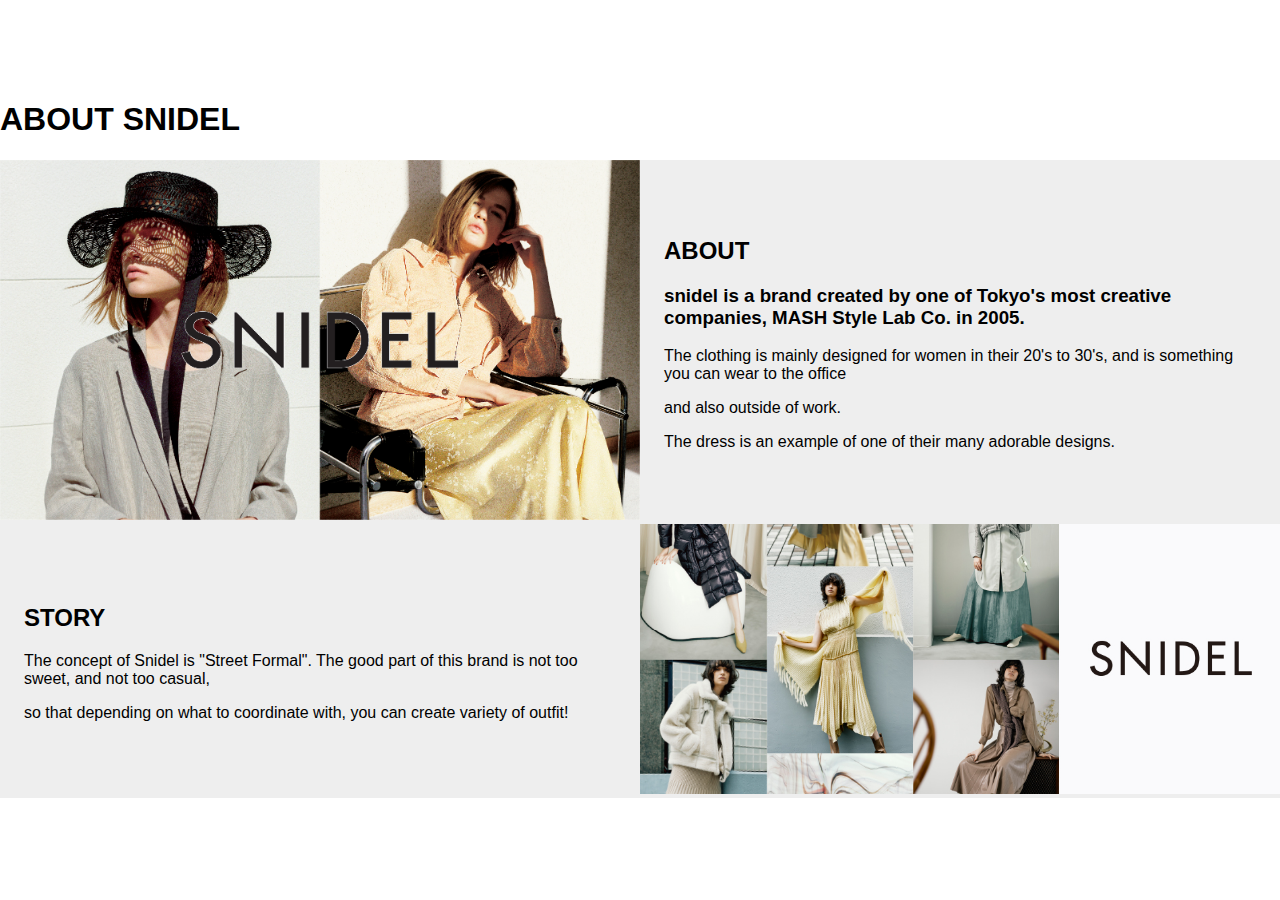
==== about.html @ 1632cabd "Image file and creating ABOUT and LOOKBOOK html page" ====
<!DOCTYPE html>
<html>
<head>
<meta name="viewport" content="width=device-width, initial-scale=1">
<link rel="stylesheet" href="https://cdnjs.cloudflare.com/ajax/libs/font-awesome/4.7.0/css/font-awesome.min.css">
<style>
body {
  margin: 0;
  font-family: Arial, Helvetica, sans-serif;
}

.grid-col-1of2 {
	width: 50%;
}
.white-space {
width: 100%;
height: 5rem;
}

.half-col-flexbox {
	background-color: #eee;

  	display: flex;
  	flex-direction: row;
  	align-items: center;
  	flex-wrap: wrap;
}

.half-col-flexbox::after {
	content: "";
	clear: both;
	display: block;
}
.half-col-flexbox .grid-col-1of2 .half-col-img {
      width: 100%;
      height: 50%;
      margin: 0;
}
.half-col-flexbox .half-col-img img {
    width: 100%;
    height: 50%;
    object-fit: cover;
    object-position: 50% 50%;
}

@media screen and (max-width: 55rem) {

	.half-col-flexbox .grid-col-1of2 {
        display: block;
        width: 100%;
        margin: 0 0 2rem 0rem;
	}

	.half-col-flexbox {
		display: block;
	}

	.half-col-flexbox .box-1 {
		order: 0;
	}
}

.need-white-space {
  padding: 2rem 0;
}

.block-content {
  padding: 0 1.5rem;
}

}
</style>
</head>
<body>

  <div class="white-space"></div>

  <section class="title-section-about">

    <div class="grid-col-12of12">


        <h1>ABOUT SNIDEL</h1>

    </div>
  </section>

  <section class="half-col-flexbox">

			<div class="grid-col-1of2 flex-box">
				<figure class="half-col-img">
						<img src="img/snidelCover2.jpg" alt="snidelCover">
				</figure>
			</div>

			<div class="grid-col-1of2 flex-box">
				<div class="block-content need-white-space">

					<h2>ABOUT</h2>
					<h3> snidel  is a brand created by one of Tokyo's most creative companies, MASH Style Lab Co. in 2005.</h3>
					<p>
            The clothing is mainly designed for women in their 20's to 30's, and is something you can wear to the office
            <p>
              and also outside of work.
              </p>


					<p>
						 The dress is an example of one of their many adorable designs.
					</p>


				</div>
			</div>

		</section>

    <section class="half-col-flexbox">



  <div class="grid-col-1of2 flex-box box-2">

    <div class="block-content need-white-space">
      <h2>STORY</h2>


      <p>The concept of Snidel is "Street Formal". The good part of this brand is not too sweet, and not too casual, </p>
      <p>so that depending on what to coordinate with, you can create variety of outfit!</p>
    </div>
  </div>
  <div class="grid-col-1of2 flex-box box-1">
    <figure class="half-col-img">
      <img src="img/snidel.jpg" alt="snidelCover">
    </figure>
  </div>
</section>




</body>
</html>
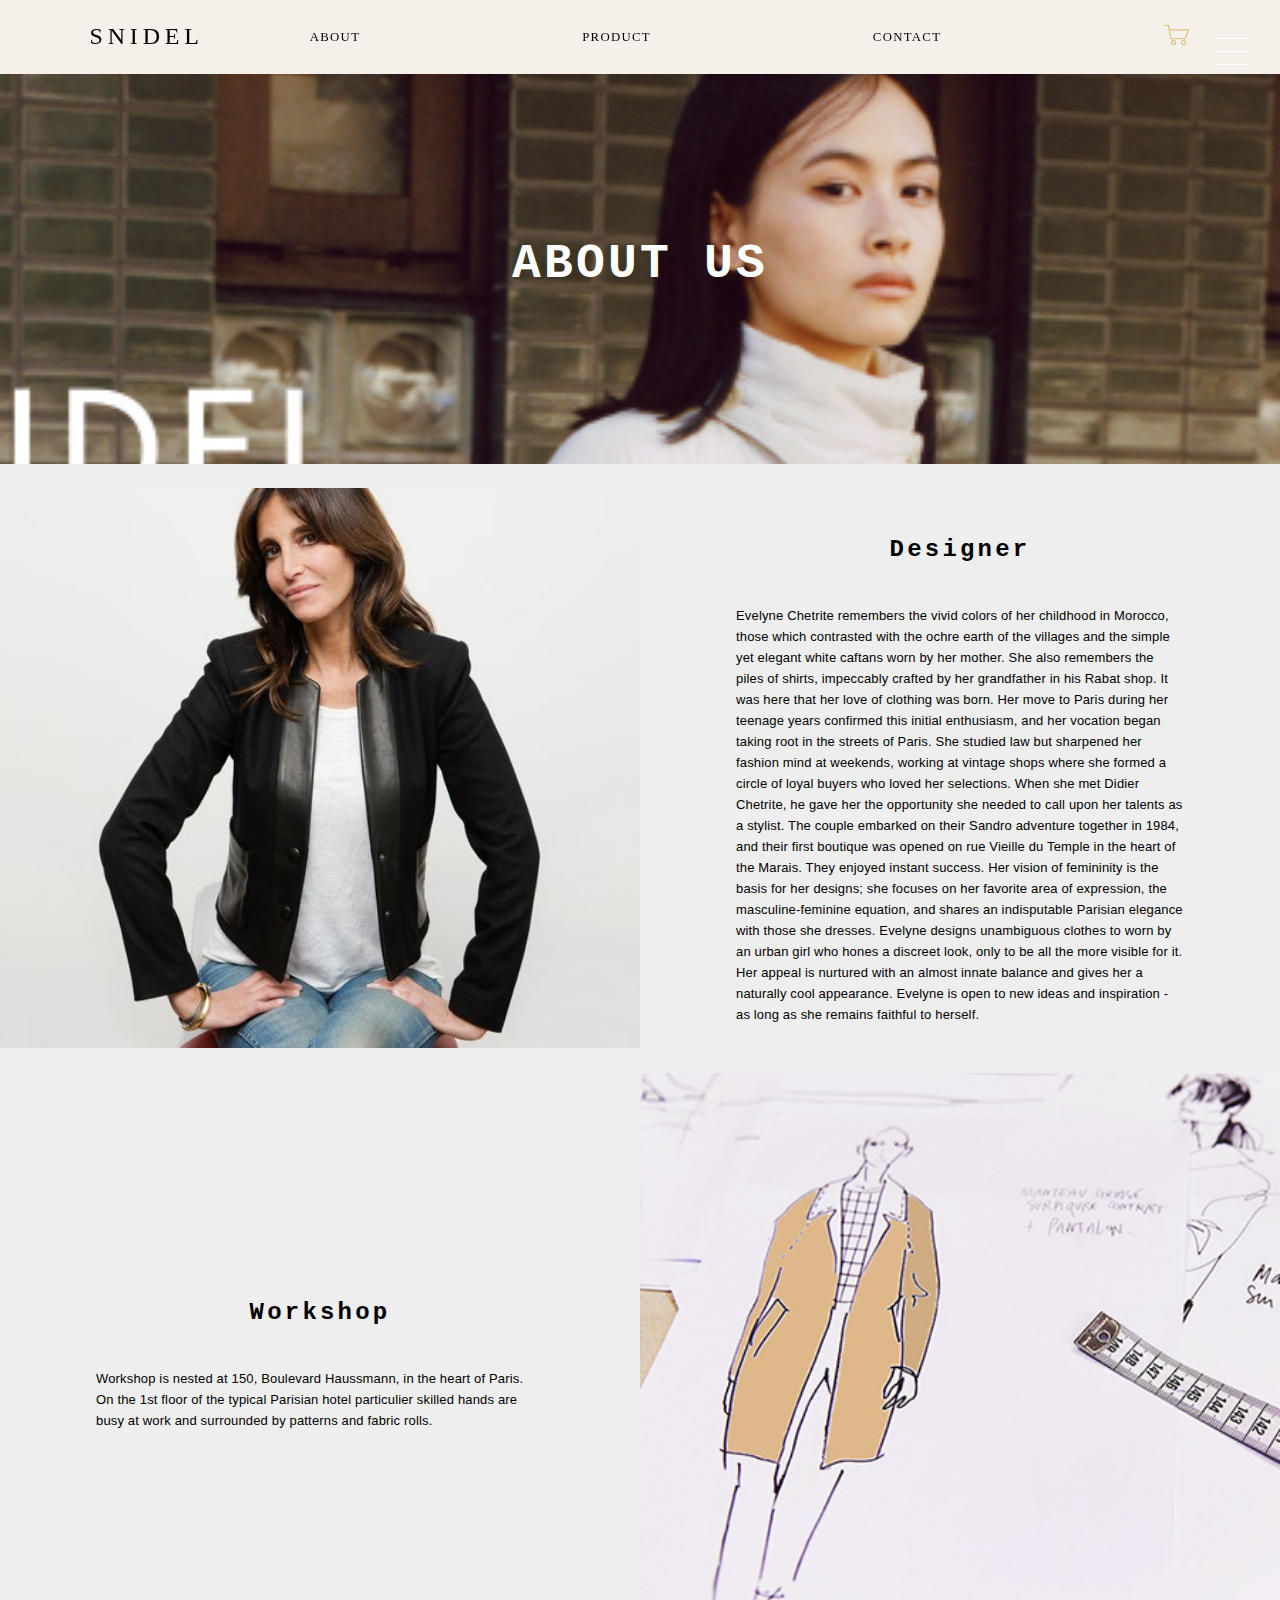
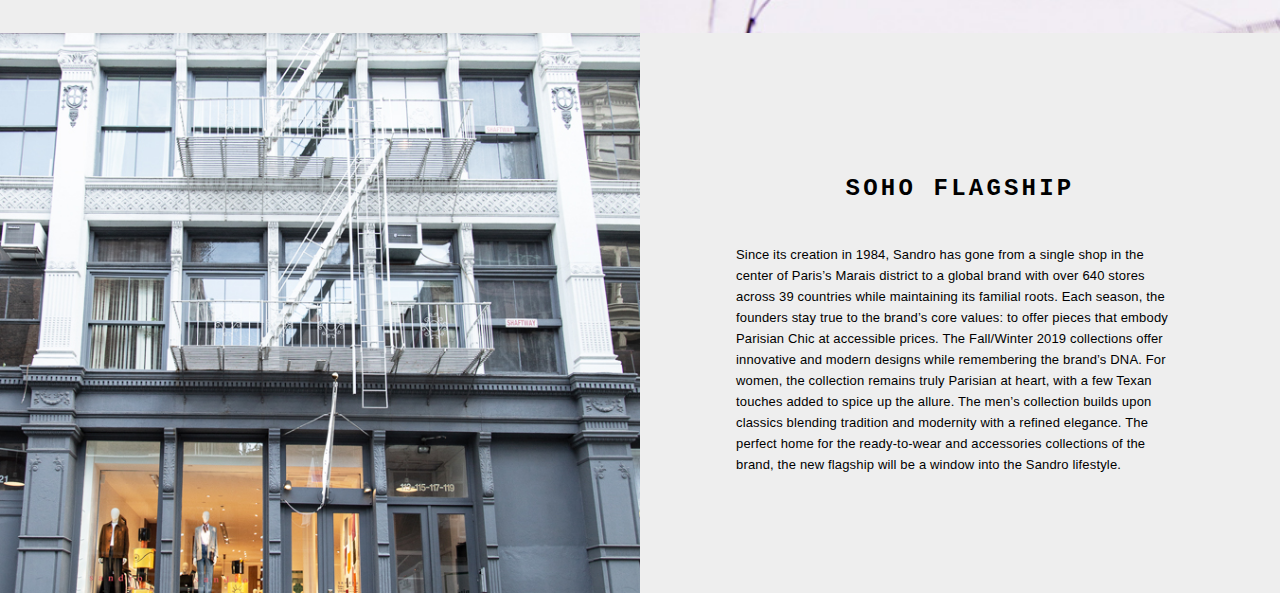
==== commit e37d66d4: "change style" ====
--- a/about.html
+++ b/about.html
@@ -1,143 +1,125 @@
-<!DOCTYPE html>
-<html>
-<head>
-<meta name="viewport" content="width=device-width, initial-scale=1">
-<link rel="stylesheet" href="https://cdnjs.cloudflare.com/ajax/libs/font-awesome/4.7.0/css/font-awesome.min.css">
-<style>
-body {
-  margin: 0;
-  font-family: Arial, Helvetica, sans-serif;
-}
-
-.grid-col-1of2 {
-	width: 50%;
-}
-.white-space {
-width: 100%;
-height: 5rem;
-}
-
-.half-col-flexbox {
-	background-color: #eee;
-
-  	display: flex;
-  	flex-direction: row;
-  	align-items: center;
-  	flex-wrap: wrap;
-}
-
-.half-col-flexbox::after {
-	content: "";
-	clear: both;
-	display: block;
-}
-.half-col-flexbox .grid-col-1of2 .half-col-img {
-      width: 100%;
-      height: 50%;
-      margin: 0;
-}
-.half-col-flexbox .half-col-img img {
-    width: 100%;
-    height: 50%;
-    object-fit: cover;
-    object-position: 50% 50%;
-}
-
-@media screen and (max-width: 55rem) {
-
-	.half-col-flexbox .grid-col-1of2 {
-        display: block;
-        width: 100%;
-        margin: 0 0 2rem 0rem;
-	}
-
-	.half-col-flexbox {
-		display: block;
-	}
-
-	.half-col-flexbox .box-1 {
-		order: 0;
-	}
-}
-
-.need-white-space {
-  padding: 2rem 0;
-}
-
-.block-content {
-  padding: 0 1.5rem;
-}
-
-}
-</style>
-</head>
-<body>
-
-  <div class="white-space"></div>
-
-  <section class="title-section-about">
-
-    <div class="grid-col-12of12">
-
-
-        <h1>ABOUT SNIDEL</h1>
-
-    </div>
-  </section>
-
-  <section class="half-col-flexbox">
-
-			<div class="grid-col-1of2 flex-box">
-				<figure class="half-col-img">
-						<img src="img/snidelCover2.jpg" alt="snidelCover">
-				</figure>
-			</div>
-
-			<div class="grid-col-1of2 flex-box">
-				<div class="block-content need-white-space">
-
-					<h2>ABOUT</h2>
-					<h3> snidel  is a brand created by one of Tokyo's most creative companies, MASH Style Lab Co. in 2005.</h3>
-					<p>
-            The clothing is mainly designed for women in their 20's to 30's, and is something you can wear to the office
-            <p>
-              and also outside of work.
-              </p>
-
-
-					<p>
-						 The dress is an example of one of their many adorable designs.
-					</p>
-
-
-				</div>
-			</div>
-
-		</section>
-
-    <section class="half-col-flexbox">
-
-
-
-  <div class="grid-col-1of2 flex-box box-2">
-
-    <div class="block-content need-white-space">
-      <h2>STORY</h2>
-
-
-      <p>The concept of Snidel is "Street Formal". The good part of this brand is not too sweet, and not too casual, </p>
-      <p>so that depending on what to coordinate with, you can create variety of outfit!</p>
-    </div>
-  </div>
-  <div class="grid-col-1of2 flex-box box-1">
-    <figure class="half-col-img">
-      <img src="img/snidel.jpg" alt="snidelCover">
-    </figure>
-  </div>
-</section>
-
-
-
-
-</body>
-</html>
+<!doctype html>
+<html lang="en">
+
+	<head>
+		<title>P02: Company</title>
+		<meta charset="utf-8">
+		<meta name="viewport" content="width=device-width, initial-scale=1.0">
+
+		<link rel="stylesheet" href="css/normalize.css">
+		<link rel="stylesheet" href="css/main.css">
+		<link rel="stylesheet" href="css/grids.css">
+		<link rel="stylesheet" href="css/nav.css">
+		<link rel="stylesheet" href="css/fonts.css">
+		<link rel="stylesheet" href="css/pages.css">
+	</head>
+
+	<body>
+		<!--Navigation Bar-->
+		<header>
+			<nav class="navBar">
+				<nav class="wrapper">
+
+					<div class="logo">
+						<a href="index.html" class="nav-logo">SNIDEL</a>
+					</div>
+
+		         	<input type="checkbox" id="css-toggle" name="css-toggle-list">
+
+							<ul>
+									<li><a href="about.html">ABOUT</a></li>
+
+									<li><a href="product.html">PRODUCT</a></li>
+									<li><a href="contact.html">CONTACT</a></li>
+
+									<li><a href="cart.html"><span class="cart_icon"></span>&#8203;</a></li>
+						 </ul>
+
+		         	<label for="css-toggle" id="css-toggle-list">&#8203;
+		         		<span class="container" onclick="myFunction(this)">
+						 	<span class="bar1"></span>
+						  	<span class="bar2"></span>
+						  	<span class="bar3"></span>
+						</span>
+		         	</label>
+		        </nav>
+		   </nav>
+		</header>
+
+		<div class="white-space"></div>
+
+		<section class="title-section-about">
+
+			<div class="grid-col-12of12">
+
+				<div class="home-block">
+					<h1>ABOUT US</h1>
+				</div>
+			</div>
+		</section>
+
+		<!-- Our Story Section-->
+		<section class="half-col-flexbox">
+
+			<div class="grid-col-1of2 flex-box">
+				<figure class="half-col-img">
+						<img src="pic/designer.jpg" alt="designer">
+				</figure>
+			</div>
+
+			<div class="grid-col-1of2 flex-box">
+				<div class="block-content need-white-space">
+
+					<h2>Designer</h2>
+
+					<p>
+						Evelyne Chetrite remembers the vivid colors of her childhood in Morocco, those which contrasted with the ochre earth of the villages and the simple yet elegant white caftans worn by her mother. She also remembers the piles of shirts, impeccably crafted by her grandfather in his Rabat shop. It was here that her love of clothing was born. Her move to Paris during her teenage years confirmed this initial enthusiasm, and her vocation began taking root in the streets of Paris.
+	She studied law but sharpened her fashion mind at weekends, working at vintage shops where she formed a circle of loyal buyers who loved her selections. When she met Didier Chetrite, he gave her the opportunity she needed to call upon her talents as a stylist. The couple embarked on their Sandro adventure together in 1984, and their first boutique was opened on rue Vieille du Temple in the heart of the Marais. They enjoyed instant success.
+	Her vision of femininity is the basis for her designs; she focuses on her favorite area of expression, the masculine-feminine equation, and shares an indisputable Parisian elegance with those she dresses. Evelyne designs unambiguous clothes to worn by an urban girl who hones a discreet look, only to be all the more visible for it. Her appeal is nurtured with an almost innate balance and gives her a naturally cool appearance. Evelyne is open to new ideas and inspiration - as long as she remains faithful to herself.
+					</p>
+
+
+				</div>
+			</div>
+		</section>
+
+		<!-- Chef Section-->
+		<section class="half-col-flexbox">
+
+			<div class="grid-col-1of2 flex-box box-1">
+				<figure class="half-col-img">
+					<img src="pic/workshop.jpg" alt="workshop" >
+				</figure>
+			</div>
+
+			<div class="grid-col-1of2 flex-box box-2">
+
+				<div class="block-content need-white-space">
+					<h2>Workshop</h2>
+					<p>Workshop is nested at 150, Boulevard Haussmann, in the heart of Paris. On the 1st floor of the typical Parisian hotel particulier skilled hands are busy at work and surrounded by patterns and fabric rolls.</p>
+				</div>
+			</div>
+		</section>
+
+		<!-- Community Section-->
+		<section class="half-col-flexbox">
+
+			<div class="grid-col-1of2 flex-box">
+				<figure class="half-col-img">
+					<img src="pic/soho.jpg" alt="soho">
+				</figure>
+			</div>
+
+			<div class="grid-col-1of2 flex-box">
+				<div class="block-content need-white-space">
+					<h2>SOHO FLAGSHIP</h2>
+
+					<p>Since its creation in 1984, Sandro has gone from a single shop in the center of Paris’s Marais district to a global brand with over 640 stores across 39 countries while maintaining its familial roots. Each season, the founders stay true to the brand’s core values: to offer pieces that embody Parisian Chic at accessible prices. The Fall/Winter 2019 collections offer innovative and modern designs while remembering the brand’s DNA. For women, the collection remains truly Parisian at heart, with a few Texan touches added to spice up the allure. The men’s collection builds upon classics blending tradition and modernity with a refined elegance. The perfect home for the ready-to-wear and accessories collections of the brand, the new flagship will be a window into the Sandro lifestyle.</p>
+				</div>
+			</div>
+		</section>
+
+
+	
+	</body>
+</html>
--- a/css/main.css
+++ b/css/main.css
@@ -0,0 +1,268 @@
+/* Body */
+header, nav {
+  font-family:"Lucida Sans Unicode";
+  font-size: 0.8rem;
+  letter-spacing: 0.08rem;
+}
+
+body {
+  background-color:#f8f2e9;
+  font-family:"Lucida Sans Unicode";
+  font-size: 13px;
+  line-height: 21px;
+  margin: 0;
+  letter-spacing: 0.01rem;
+}
+
+p {
+  text-align: left;
+  font-size: 13px;
+}
+
+h1 {
+  font-family:monospace;
+    margin: 1rem 0 3rem 0;
+    font-size: 3rem;
+    letter-spacing: 0.2rem;
+    text-align: center;
+}
+
+h2 {
+  font-family:monospace;
+  margin: 1.5rem 0 2.5rem 0;
+  font-size: 1.5rem;
+  letter-spacing: 0.2rem;
+  line-height: 1.8rem;
+  text-align: center;
+}
+
+h3, h4,  {
+  font-family:monospace;
+  letter-spacing: 0.05rem;
+}
+
+h3 {
+  font-size: 1.4rem;
+  line-height: 1.8rem;
+}
+
+h4 {
+  font-size: 1.3rem;
+  line-height: 1.6rem;
+}
+
+
+
+.emphasis {
+  font-family: "Lucida Sans Unicode";
+}
+
+section {
+  padding: 0;
+}
+
+section::after {
+  content: "";
+  display: block;
+  clear: both;
+}
+
+.need-white-space {
+  padding: 3rem 6rem;
+}
+
+.cart_section .need-white-space {
+  padding: 3rem 4.5rem;
+}
+
+.checkout_section .need-white-space {
+  padding: 3rem 2.5rem;
+}
+
+.white-space {
+  width: 100%;
+  height: 4.6rem;
+}
+
+figure {
+    margin: 0;
+}
+
+figure::after {
+  content: "";
+  display: block;
+  clear: both;
+}
+
+img {
+  width: 100%;
+  height: auto;
+}
+
+.row-1of4 {
+  margin: 1rem;
+
+}
+
+.row-1of3 {
+  margin: 1rem 2rem ;
+}
+
+/* Header */
+
+::-webkit-scrollbar {
+  display: none;
+}
+
+/* Single Product Page */
+.single-product, .single-product h1 {
+  text-align: left;
+  padding: 0;
+  margin: 0;
+}
+
+.single-product {
+  margin-left: 4rem;
+}
+
+/*food selection*/
+.quantity {
+  display: block;
+  float: left;
+  width: 100%;
+}
+
+.quantity p, .quantity select {
+  display: inline;
+  margin-right: 1rem;
+}
+
+.food_quan {
+    border: 1px solid rgb(0, 0, 0);
+    width: 29%;
+    padding: 0.5rem 1rem;
+    margin-bottom: 1rem;
+}
+
+.food_num {
+    background: transparent;
+    border: 0;
+    border-radius: 0;
+    height: auto;
+}
+
+/*  Styling */
+footer {
+
+  width: 100%;
+}
+
+.footer_section {
+  background-color:#8f8681;
+  height: 3.5rem;
+  width: 100%;
+}
+
+.footer-source a {
+  text-decoration: none;
+  color: #c6aa9d;
+
+  -webkit-transition: all 0.5s ease;
+  transition: all 0.5s ease;
+}
+
+.footer-source a:hover, .footer-source a:focus, .footer-source a:active {
+  color: white;
+
+  -webkit-transition: all 0.5s ease;
+  transition: all 0.5s ease;
+}
+
+/*.footer-source a:visited{
+  color: #ffffff;;
+}*/
+
+#copyright p {
+  font-family: 'BrandonTextLight', Verdana, sans-serif;
+  font-size: 0.73rem;
+  display: inline;
+  float: left;
+  text-align: left;
+  padding: 0.5rem 0.5rem 0 0.5rem;
+  color: #fff;
+}
+
+#social-media-icons img {
+  width: 3rem;
+  text-align: left;
+  float: left;
+  display: inline;
+  padding: 0.5rem;
+  margin-left: 2rem;
+}
+
+/* In-Text Links Styling */
+a {
+  text-decoration: none;
+  color: black;
+
+  -webkit-transition: all 0.5s ease;
+  transition: all 0.5s ease;
+}
+
+a:hover, a:focus, a:active {
+  background:white;
+  background-color:#c6aa9d;
+
+  -webkit-transition: all 0.5s ease;
+  transition: all 0.5s ease;
+}
+
+/* Sub Navigation Styling */
+.sub-nav a, .checkout-nav a{
+  color: #000;
+}
+
+.sub-nav {
+  text-align: center;
+  padding-top: 4rem;
+  padding-bottom: 1rem;
+}
+
+.checkout-nav {
+  text-align: center;
+  padding: 4rem 0 1rem 0;
+}
+
+.sub-nav a, .sub-nav p, .checkout-nav a, .checkout-nav p {
+  display: inline;
+  padding: 0 0.5rem;
+  margin: 0;
+}
+
+/* Button Styling */
+.button {
+  font-size: 0.75rem;
+  letter-spacing: 0.05rem;
+  text-decoration: none;
+  border-color:#dcd2c8;
+  border-style: solid;
+  color: black;
+  border-width: 0.1rem;
+  text-transform: uppercase;
+
+  -webkit-transition: all 0.5s ease;
+  transition: all 0.5s ease;
+
+  padding: 0.8em 5em 0.8em 5em ;
+
+  border-radius: 0.3rem;
+  display: inline-block;
+}
+
+.home-block .button:hover, .home-block .button:focus,
+.button:hover, .button:focus {
+  background-color: #c6aa9d;
+  border-color: #c6aa9d;
+  color: rgb(255, 255, 255);
+}
--- a/css/grids.css
+++ b/css/grids.css
@@ -0,0 +1,299 @@
+/*Grids file*/
+
+*, *::after, *::before {
+	-webkit-box-sizing: border-box;
+	-moz-box-sizing: border-box;
+	box-sizing: border-box;
+}
+
+[class^='grid-col-'] {
+	float: left;
+	text-align: center; /* center the content in this block by default */
+	width: 100%;  /* defining the default to be mobile first */
+}
+
+[class^='grid-col-']::after {
+	content: "";
+	display: block;
+	clear: both;
+}
+
+.grid-col-1of3 {
+	width: 33.33%;
+}
+
+.grid-col-1of4 {
+	width: 25%;
+}
+
+.grid-col-1of2 {
+	width: 50%;
+}
+
+/******** MEDIA QUERIES *********/
+
+@media screen and (min-width:75rem) {
+
+	.grid-col-1of4 .listing-block .overlay {
+		-webkit-transition: -webkit-transform 0.35s;
+		transition: transform 0.35s;
+		-webkit-transform: translate3d(0,100%,0);
+		transform: translate3d(0,100%,0);
+		visibility: hidden;
+	}
+
+	.grid-col-1of4 .listing-block .listing-responsive {
+	    display: block;
+	    position: relative;
+		-webkit-transition: -webkit-transform 0.35s;
+		transition: transform 0.35s;
+	}
+
+	.grid-col-1of4 .listing-block:hover .listing-responsive {
+	    -webkit-transform: translate3d(0,-10%,0);
+		transform: translate3d(0,-10%,0);
+	}
+
+	.listing-block .order-now {
+		-webkit-transition: -webkit-transform 0.35s;
+		transition: transform 0.35s;
+		-webkit-transform: translate3d(0,200%,0);
+		transform: translate3d(0,200%,0);
+		visibility: visible;
+	}
+
+	.grid-col-1of4 .listing-block:hover .overlay,
+	.grid-col-1of4 .listing-block:hover .order-now {
+		-webkit-transform: translate3d(0,0,0);
+		transform: translate3d(0,0,0);
+
+		-webkit-transition: all 0.5s ease;
+		transition: all 0.5s ease;
+	}
+
+	.grid-col-1of4 .listing-block:hover .order-now {
+		-webkit-transition-delay: 0.05s;
+		transition-delay: 0.05s;
+	}
+
+	.grid-col-1of4 .listing-block:hover .overlay:hover,
+	.grid-col-1of4 .listing-block:hover .order-now:hover {
+		background-color: rgb(227, 212, 171);
+	}
+}
+
+/* Tablet */
+@media screen and (max-width: 75rem) {
+
+    .grid-col-1of4 {
+		width: 50%;
+	    display: block;
+	}
+
+	.half-col-section .grid-col-1of2,
+	.cart-content .grid-col-1of2 {
+        display: block;
+        width: 100%;
+        margin: 0 0 2rem 0rem;
+    }
+
+    .cart-content .confirm_section .grid-col-1of2 {
+        width: 50%;
+
+    }
+
+    .grid-col-1of3 {
+		width: 100%;
+
+	}
+
+    .need-white-space {
+  		padding: 2rem 3rem;
+	}
+
+	.row-1of4 {
+		padding-bottom: 0;
+	}
+
+	.service-block img{
+		width: 10%;
+	}
+
+	.single-product {
+  		margin-left: 0rem;
+  	}
+
+  	.food_quan {
+    	width: 18%;
+	}
+
+	/*menu page*/
+	.half-col-section [id^='content'] .grid-col-1of2 {
+		margin: 0;
+	}
+
+	.half-col-section [id^='content'] .dish-title {
+		width: 90%;
+	}
+
+	.half-col-section [id^='content'] .price {
+		text-align: right;
+		width: 10%;
+	}
+
+	.half-col-section [id^='content'] .left {
+		border-right: none;
+		padding-right: 0;
+	}
+
+	.half-col-section [id^='content'] .right {
+		padding-left: 0;
+	}
+
+	/*footer*/
+	.footer_section .grid-col-1of2 {
+		width: 100%;
+	}
+
+	#social-media-icons img {
+		float: none;
+	}
+
+	#copyright p {
+
+     float: none;
+     text-align: center;
+	}
+
+	.footer-source{
+		padding-top:0.5rem;
+		padding-bottom: 1rem;
+	}
+
+	#copyright .footer-source .bar-hidden,
+	.cart-content .bar-hidden {
+		display: none;
+	}
+}
+
+
+@media screen and (max-width: 55rem) {
+
+	.half-col-flexbox .grid-col-1of2 {
+        display: block;
+        width: 100%;
+        margin: 0 0 2rem 0rem;
+	}
+
+	.half-col-flexbox {
+		display: block;
+	}
+
+	.half-col-flexbox .box-1 {
+		order: 0;
+	}
+}
+
+/* Mobile */
+@media screen and (max-width: 40rem) {
+
+	.row-1of3 {
+ 	 margin: 1rem 1.5rem;
+	}
+
+    .grid-col-1of4 {
+        display: block;
+        width: 100%;
+/*        margin: 0 0 2rem 0;*/
+    }
+
+    .need-white-space {
+    	padding: 2rem 0;
+    }
+
+  	.row-1of4 {
+		padding: 0;
+		margin: 0;
+	}
+
+	.block-content {
+		padding: 0 1.5rem;
+	}
+
+	.contact-section .block-content {
+		padding: 0 0rem;
+	}
+
+	.sub-nav, .checkout-nav .sub-nav {
+	  padding: 3rem 1.5rem 1rem 1.5rem;
+	}
+
+	.menu-sub {
+		padding: 3rem 0rem 1rem 0rem;
+	}
+
+	.single-product {
+  		margin: 0 0.5rem;
+	}
+
+	.food_quan {
+    	width: 40%;
+	}
+
+	.checkout-button .grid-col-checkout-6of12 {
+		padding: 0;
+	}
+
+	.half-col-flexbox .grid-col-1of2 .half-col-img {
+		/*display: flex;
+    	justify-content: center;
+    	align-items: center;
+        display: block;*/
+        width: 100%;
+        height: 50%;
+        margin: 0;
+	}
+
+	.half-col-flexbox .half-col-img img {
+		width: 100%;
+	    height: 50%;
+	    object-fit: cover;
+	    object-position: 50% 50%;
+	}
+
+	.grid-col-1of4 .listing-block {
+		margin-bottom: 2rem;
+	}
+	/*menu page*/
+	.half-col-section {
+		padding: 2rem 1.5rem;
+	}
+
+	.half-col-section figure {
+		padding: 0;
+	}
+	.half-col-section [id^='content'] .grid-col-1of2 {
+		margin: 0;
+	}
+
+	.half-col-section [id^='content'] .dish-title {
+		width: 80%;
+	}
+
+	.half-col-section [id^='content'] .price {
+		text-align: left;
+		padding-top: 0;
+		width: 20%;
+		padding-left: 1.5rem;
+	}
+
+	.half-col-section [id^='content'] .left {
+		border-right: none;
+		padding-right: 0;
+	}
+
+	.half-col-section [id^='content'] .right {
+		padding-left: 0;
+	}
+
+}
--- a/css/nav.css
+++ b/css/nav.css
@@ -0,0 +1,250 @@
+body {
+    margin: 0;
+    font-family: 'Lato', sans-serif;
+}
+
+/***************** NAVIGATION ********************/
+.navBar {
+	background-color:#f5f1ea;
+	position: fixed;
+	min-width: 100%;
+	top: 0;
+	z-index: 1;
+}
+
+.nav-logo {
+	display: inline-block;
+  	padding-top: 1.5rem;
+  	padding-bottom: 1.5rem;
+  	font-size: 1.5rem;
+  	letter-spacing: 0.3rem;
+    -webkit-transition: all 0.5s ease;
+  	transition: all 0.5s ease;
+}
+
+.wrapper {
+	margin: 0 auto;
+	max-width: 90%;
+	padding: 0 2%;
+	align-items: center;
+	display: flex;
+	justify-content: space-between;
+}
+
+.cart_icon {
+	content: url('../pic/cart-h.png');
+	width: 1.7rem;
+	vertical-align: middle;
+	margin-bottom: 0.5rem;
+}
+
+.cart_icon:hover {
+	content: url('../pic/cart.png');
+
+	transition: all 0.5s ease;
+	-webkit-transition: all 0.5s ease;
+
+	/*citation:http://stackoverflow.com/questions/4717117/css-image-link-change-on-hover*/
+}
+
+
+nav ul {
+	width: 80%;
+	display: flex;
+	flex-wrap: wrap;
+	max-width: 70%;
+	list-style-type: none;
+	padding: 0;
+	justify-content: space-between;
+}
+
+nav li:last-child {
+	border-bottom: none;
+}
+
+nav a {
+	text-decoration: none;
+	color: black;
+	display: block;
+
+	-webkit-transition: color .3s linear;
+	transition: color .3s linear;
+}
+
+nav a:hover {
+  background:black;
+  background-color:#c6aa9d;
+}
+
+nav li {
+	position: relative;
+	line-height: 3rem;
+	color: black;
+	/*text-align: center;*/
+	display: inline-block;
+
+	transition: all 0.5s ease;
+	-webkit-transition: all 0.5s ease;
+}
+
+nav input, nav label {
+	display: none;
+
+}
+
+nav label {
+	position: absolute;
+	top: 0.9rem;
+	right: 2rem;
+}
+
+nav label:hover {
+	cursor:pointer;
+}
+
+label .container {
+    display: inline-block;
+    cursor: pointer;
+    margin-top: 0.5rem;
+}
+
+label .bar1, label .bar2, label .bar3 {
+
+    display: block;
+    width: 2rem;
+    height: 0.8rem;
+    margin: 0 0 0 0.8rem;
+    border-top: 0.1rem solid #fff;
+
+    -webkit-transition: all 0.5s ease;
+  	transition: all 0.5s ease;
+
+/*    width: 1.8rem;
+    height: 1px;
+    background-color: #fff;
+    margin: 0.6rem 0;
+    transition: 0.4s;*/
+}
+
+/* Rotate first bar */
+.change .bar1 {
+    -webkit-transform: rotate(-45deg) translate(-0.1rem, 1rem);
+    transform: rotate(-45deg) translate(-0.1rem, 1rem);
+}
+
+/* Fade out the second bar */
+.change .bar2 {
+    opacity: 0;
+}
+
+/* Rotate last bar */
+.change .bar3 {
+    -webkit-transform: rotate(45deg) translate(-0.5rem, -0.6rem);
+    transform: rotate(45deg) translate(-0.5rem, -0.6rem);
+}
+
+/*************** MEDIA QUERIES *******************/
+@media only screen and (max-width: 90rem) {
+
+    nav ul {
+		max-width: 75%;
+
+		transition: all 0.5s ease;
+		-webkit-transition: all 0.5s ease;
+  	}
+
+  	.white-space {
+		width: 100%;
+  		height: 4rem;
+	}
+}
+
+@media only screen and (max-width: 83rem) {
+
+	nav ul{
+		max-width: 85%;
+
+		transition: all 0.5s ease;
+		-webkit-transition: all 0.5s ease;
+  	}
+}
+
+@media only screen and (max-width: 69rem) {
+
+	.cart_icon {
+		width: 2rem;
+	}
+
+	.resv_icon {
+		width: 1.5rem;
+	}
+
+	nav ul {
+		transition: all 1s ease;
+		visibility: hidden;
+		height: 0;
+		width: 100%;
+		display: block;
+		margin: 0 auto;
+		opacity: 0;
+
+		transition: all 0.5s ease;
+		-webkit-transition: all 0.5s ease;
+  	}
+
+	nav li {
+		flex: none;
+		width: 100%;
+		border-bottom: solid 1px #777;
+		padding: 1.5em 0;
+		text-align: center;
+  	}
+
+	nav li:last-child {
+    	margin-bottom: 4rem;
+  	}
+
+  	nav input[type="checkbox"]:checked + ul {
+	    width: auto;
+	    transition: all 1s ease;
+	    height: 100vh;
+	    visibility: visible;
+	    opacity: 1;
+	    overflow-y: scroll;
+	    -webkit-overflow-scrolling:touch;
+  	}
+
+	nav label {
+  		display: block;
+  	}
+
+	nav input[type="checkbox"]:checked + ul li:nth-child(1) {
+		color: #fff;
+	}
+
+	.wrapper {
+    	display: block;
+  	}
+
+  	::-webkit-scrollbar {
+    	display: none;
+  	}
+}
+
+@media only screen and (max-width: 69rem) and (max-height: 40rem) {
+
+	nav li {
+		padding: 1em 0;
+  	}
+}
+
+@media only screen and (max-width: 40rem){
+
+
+}
+
+/*@media only screen and (max-width: 40rem) and (max-height: 40rem) {
+	 nav li {
+  		padding:  1rem 0;
+  	}
+}*/
--- a/css/fonts.css
+++ b/css/fonts.css
@@ -0,0 +1,43 @@
+@font-face {
+	font-family: 'BrandonTextRegular';
+	font-weight: normal;
+	font-style: normal;
+	src: url('../fonts/brandontext-regular-webfont.eot');
+	src: url('../fonts/brandontext-regular-webfont.eot?#iefix') format('embedded-opentype'), 
+		 url('../fonts/brandontext-regular-webfont.woff2') format('woff2'), 
+		 url('../fonts/brandontext-regular-webfont.woff') format('woff'),
+		 url('../fonts/brandontext-regular-webfont.ttf') format('truetype');
+}
+
+@font-face {
+	font-family: 'BrandonTextLight';
+	font-weight: normal;
+	font-style: normal;
+	src: url('../fonts/brandontext-light-webfont.eot');
+	src: url('../fonts/brandontext-light-webfont.eot?#iefix') format('embedded-opentype'), 
+		 url('../fonts/brandontext-light-webfont.woff2') format('woff2'), 
+		 url('../fonts/brandontext-light-webfont.woff') format('woff'),
+		 url('../fonts/brandontext-light-webfont.ttf') format('truetype');
+}
+
+@font-face {
+	font-family: 'BrandonTextMedium';
+	font-weight: normal;
+	font-style: normal;
+	src: url('../fonts/brandontext-medium-webfont.eot');
+	src: url('../fonts/brandontext-medium-webfont.eot?#iefix') format('embedded-opentype'), 
+		 url('../fonts/brandontext-medium-webfont.woff2') format('woff2'), 
+		 url('../fonts/brandontext-medium-webfont.woff') format('woff'),
+		 url('../fonts/brandontext-medium-webfont.ttf') format('truetype');
+}
+
+@font-face {
+	font-family: 'LoraRegular';
+	font-weight: normal;
+	font-style: normal;
+	src: url('../fonts/lora-regular-webfont.eot');
+	src: url('../fonts/lora-regular-webfont.eot?#iefix') format('embedded-opentype'), 
+		 url('../fonts/lora-regular-webfont.woff2') format('woff2'), 
+		 url('../fonts/lora-regular-webfont.woff') format('woff'),
+		 url('../fonts/lora-regular-webfont.ttf') format('truetype');
+}
--- a/css/pages.css
+++ b/css/pages.css
@@ -0,0 +1,505 @@
+[class^='block-'] {
+	/*background-color: #ccc;*/
+}
+
+/*citation: http://jonathannicol.com/blog/2011/10/18/responsive-elements-that-retain-their-aspect-ratio/*/
+
+.home-block h1 {
+	line-height: 4rem;
+	color: rgb(255, 255, 255);
+	font-size: 3rem;
+	margin-bottom: 1rem;
+}
+
+.home-block p {
+	color: rgb(255, 255, 255);
+	font-size: 1.3rem;
+	padding-bottom: 2rem;
+	text-align: center;
+}
+
+.home-block .button {
+	color: rgb(255, 255, 255);
+	border-color: rgb(255, 255, 255);
+}
+
+.title-section-home {
+	background:
+    linear-gradient(
+      rgba(0, 0, 0, 0.3),
+      rgba(0, 0, 0, 0.3)
+      ),
+    url('../pic/bk.jpg');
+	background-position: top center;
+	background-attachment: fixed;
+	background-repeat: no-repeat;
+	background-size: cover;
+	width: 100%;
+	height: 35rem;
+	display: flex;
+    align-items: center;
+
+/*    citation: http://sixrevisions.com/css/responsive-background-image/;*/
+}
+
+.multi-col-section {
+	background-color: rgb(245, 245, 245);
+}
+
+/*listing page styling*/
+.title-section-listing {
+	background-image: url('../pic/bk.jpg');
+	background-position: center center;
+	background-attachment: fixed;
+	background-repeat: no-repeat;
+	background-size: cover;
+	width: 100%;
+	height: 25rem;
+	display: flex;
+    align-items: center;
+/*    citation: http://sixrevisions.com/css/responsive-background-image/;*/
+}
+
+.listing-page {
+	background-color: rgb(245, 245, 245);
+}
+
+.food-listing {
+	background-color: #ccc;
+	height: 16rem;
+    overflow: hidden;
+}
+
+.food-listing img {
+	width: 100%;
+    height: 100%;
+    object-fit: cover;
+    object-position: 50% 50%;
+}
+
+.food-listing::after {
+	content: "";
+	display: block;
+	clear: both;
+}
+
+.listing-block {
+	background-color: #ffffff;
+	/*citation: https://www.w3schools.com/css/css3_shadows.asp*/
+	width: 100%;
+    height: 29.5rem;
+    float: left;
+    overflow: hidden;
+    position: relative;
+    text-align: center;
+}
+
+/*citation:https://miketricking.github.io/dist/*/
+
+.listing-block .overlay {
+    width: 100%;
+    position: absolute;
+    overflow: hidden;
+    left: 0;
+	top: auto;
+	bottom: 0;
+	padding: 0;
+	height: auto;
+	background-color: #ffffff;
+	color: #3c4a50;
+	visibility: visible;
+}
+
+.listing-block .order-now {
+	text-decoration: none;
+	width: 100%	;
+	text-transform: uppercase;
+	color: #fff;
+	text-align: center;
+	position: relative;
+	padding: 10px 0;
+	background-color: rgb(213, 181, 123);
+	float: left;
+	margin: 0px;
+	display: inline-block;
+}
+
+.product-name {
+	background-color: #fff;
+	margin-top: 14.8rem;
+	margin-left: 7.5%;
+	width: 85%;
+	position: absolute;
+	box-shadow: 0 0px 0px 0 rgba(0, 0, 0, 0.1),
+	0 0px 0.1rem 0 rgba(0, 0, 0, 0.1);
+
+	/*citation: https://www.w3schools.com/css/css3_shadows.asp*/
+}
+
+.product-name h4 {
+	margin: 0.5rem 0;
+}
+
+.food-detail {
+	margin-top: 1rem;
+   padding: 1.5rem;
+    font-size: 0.9em;
+}
+
+.food-detail .button {
+	display: block;
+	width: 100%;
+}
+
+/* Review Form Styling */
+.review-form .grid-col-1of2 {
+	text-align: left;
+}
+
+#review-container {
+	height: 35rem;
+	overflow: scroll;
+}
+
+.review-form label {
+	text-align: left;
+}
+
+.review-form .button-center {
+	display: block;
+}
+
+.button-center {
+	text-align: center;
+	display: inline-block;
+	margin-top: 2rem;
+}
+
+input[type=submit] {
+	padding: 0.8em 5em 0.8em 5em ;
+	margin-top: 2rem;
+	background-color: rgba(255, 255, 255, 0);
+	font-size: 0.75rem;
+}
+
+.checkout-button .button-center {
+	margin-top: 1rem;
+}
+
+input[type=text] {
+	height: 3rem;
+}
+
+textarea {
+	height: 5rem;
+}
+
+input[type=text], textarea {
+	font-family: 'BrandonTextLight', Verdana, sans-serif;
+	padding-left: 0.5rem;
+	color: rgb(0, 0, 0);
+	margin-top: 0.2rem;
+	border: 0.1rem solid rgb(0, 0, 0);
+}
+
+input[type=text], textarea  {
+	width: 100%;
+}
+
+input:focus, textarea:focus {
+	outline: none;
+	border: 0.1rem solid rgb(219, 193, 124);
+}
+
+label:not(#css-toggle-menu):not(.quan_label):not(#toggle-menu) {
+	padding-top: 1rem;
+	font-family: 'BrandonTextMedium', Verdana, sans-serif;
+	display: block;
+}
+
+
+
+.quan_label {
+	font-family: 'BrandonTextMedium', Verdana, sans-serif;
+	display: block;
+}
+
+.food_quan label,
+.food_quan .food_num {
+	padding: 0;
+	   display: inline;
+    margin-right: 1rem;
+}
+
+.review-block {
+	border-bottom: solid 0.1rem #000;
+	text-align: left;
+	padding-bottom: 1rem;
+	margin-right: 2.5rem;
+}
+
+::-webkit-input-placeholder { /* Chrome/Opera/Safari */
+  color: rgb(219, 193, 124);
+}
+::-moz-placeholder { /* Firefox 19+ */
+  color: rgb(219, 193, 124);
+}
+::-ms-input-placeholder { /* IE 10+ */
+  color: rgb(219, 193, 124);
+}
+::-moz-placeholder { /* Firefox 18- */
+  color: rgb(219, 193, 124);
+}
+
+/*citation: https://css-tricks.com/crop-top/*/
+
+/* Story section on home page*/
+.half-col-flexbox {
+	background-color: #eee;
+
+  	display: flex;
+  	flex-direction: row;
+  	align-items: center;
+  	flex-wrap: wrap;
+}
+
+.half-col-flexbox::after {
+	content: "";
+	clear: both;
+	display: block;
+}
+
+.box-1 {
+	order: 1;
+}
+
+.half-col-img {
+    height: 35rem;
+    overflow: hidden;
+}
+
+.half-col-img img {
+	width: 100%;
+    height: 100%;
+    object-fit: cover;
+    object-position: 50% 50%;
+}
+
+.half-col-img::after {
+	content: "";
+	display: block;
+	clear: both;
+}
+
+/*citation: http://stackoverflow.com/questions/14142378/css-filling-a-div-with-an-image-while-staying-in-proportion
+*/
+.block-content {
+	text-align: center;
+}
+
+.block-content h3 {
+	text-align: left;
+}
+
+.block-content .button {
+    text-align: center;
+    margin-top: 2rem;
+}
+
+.block-content ul {
+	padding: 0;
+	padding-top: 1rem;
+	margin: 0rem 0rem 0rem 2rem;
+	list-style: none;
+	margin-bottom: 2rem;
+	text-align: left;
+}
+
+.reward {
+	margin-top: 1.5rem;
+}
+
+.note {
+	text-align: left;
+	font-size: 0.7rem;
+	font-style: italic;
+}
+
+.block-content p {
+	margin: 0;
+}
+
+.block-content .checkout-button .button {
+    width: 95%;
+}
+
+/* service sections on home*/
+.service-block {
+	width: 100%;
+}
+
+.service-block img{
+	width: 28%;
+}
+
+.service-block p{
+	font-size: 0.75rem;
+	text-align: left;
+}
+
+/*About*/
+.title-section-about {
+	background-image: url('../pic/bk2.jpg');
+	background-position: top center;
+	background-attachment: fixed;
+	background-repeat: no-repeat;
+	background-size: cover;
+	width: 100%;
+	height: 25rem;
+	display: flex;
+    align-items: center;
+
+/*    citation: http://sixrevisions.com/css/responsive-background-image/;*/
+}
+
+.whole-col-sec {
+	padding: 5rem;
+}
+
+
+
+/*contact section*/
+
+.contact_icon {
+	width: 6%;
+	margin-right: 2rem;
+	margin-bottom: 1rem;
+	margin: 1rem 2rem 1rem 0rem;
+	vertical-align: middle;
+}
+
+.icon_text{
+	margin-left: 4rem;
+}
+
+.block-contet li {
+	margin-bottom: 1rem;
+}
+
+.map-section iframe {
+	width: 100%;
+	height: 20rem;
+	border: none;
+	display: flex;
+	justify-content: center;
+    align-items: center;
+    overflow: hidden;
+}
+
+/* cart section styling*/
+
+
+section.cart-section h1, section.cart-section p {
+  color: #fff;
+}
+
+@media screen and (max-width: 75rem) {
+	.half-col-section .right {
+		padding-left: 0rem;
+	}
+
+	.service-block img{
+		width: 15%;
+	}
+
+	.review-block {
+    	margin-right: 0;
+	}
+
+	.block-content .checkout-button .button {
+    	width: 100%;
+	}
+
+	.home-block h1 {
+		font-size: 3rem;
+	}
+
+	footer .footer_section {
+	  height: 8rem;
+	}
+}
+
+@media screen and (max-width: 40rem) {
+		/*title image*/
+	section.title-section-home {
+		background:
+    	linear-gradient(
+	      rgba(0, 0, 0, 0.3),
+	      rgba(0, 0, 0, 0.3)
+	      ),
+		url(../img/home-small.jpg);
+		background-position: top center;
+	}
+
+	section.title-section-about {
+		background: url(../img/about-small.jpg);
+		background-position: top center;
+	}
+
+	section.title-section-events {
+		background: url(../img/events-small.jpg);
+		background-position: top center;
+	}
+
+	section.title-section-menu {
+		background: url(../img/menu-small.jpg);
+		background-position: top center;
+	}
+
+	section.title-section-listing {
+		background: url(../img/orderonline-small.jpg);
+		background-position: top center;
+	}
+
+	section.title-section-contact {
+		background: url(../img/contact-small.jpg);
+		background-position: top center;
+	}
+}
+
+
+@media screen and (max-width: 35rem) {
+
+	.contact_icon {
+		width: 8%;
+	}
+
+	.service-block img{
+		width: 30%;
+	}
+
+	.block-content ul {
+		margin-left: 0;
+	}
+
+	.review-form .button, .block-content .button  {
+		display: block;
+	}
+
+	.review-form input[type=submit],
+	.button-center {
+	    width: 100%;
+	}
+
+	.button-center1 {
+		margin: 2rem 1.5rem 1rem 1.5rem;
+	}
+
+	.home-block h1 {
+		font-size: 2rem;
+	}
+
+	.home-block p {
+		font-size: 1rem;
+	}
+}
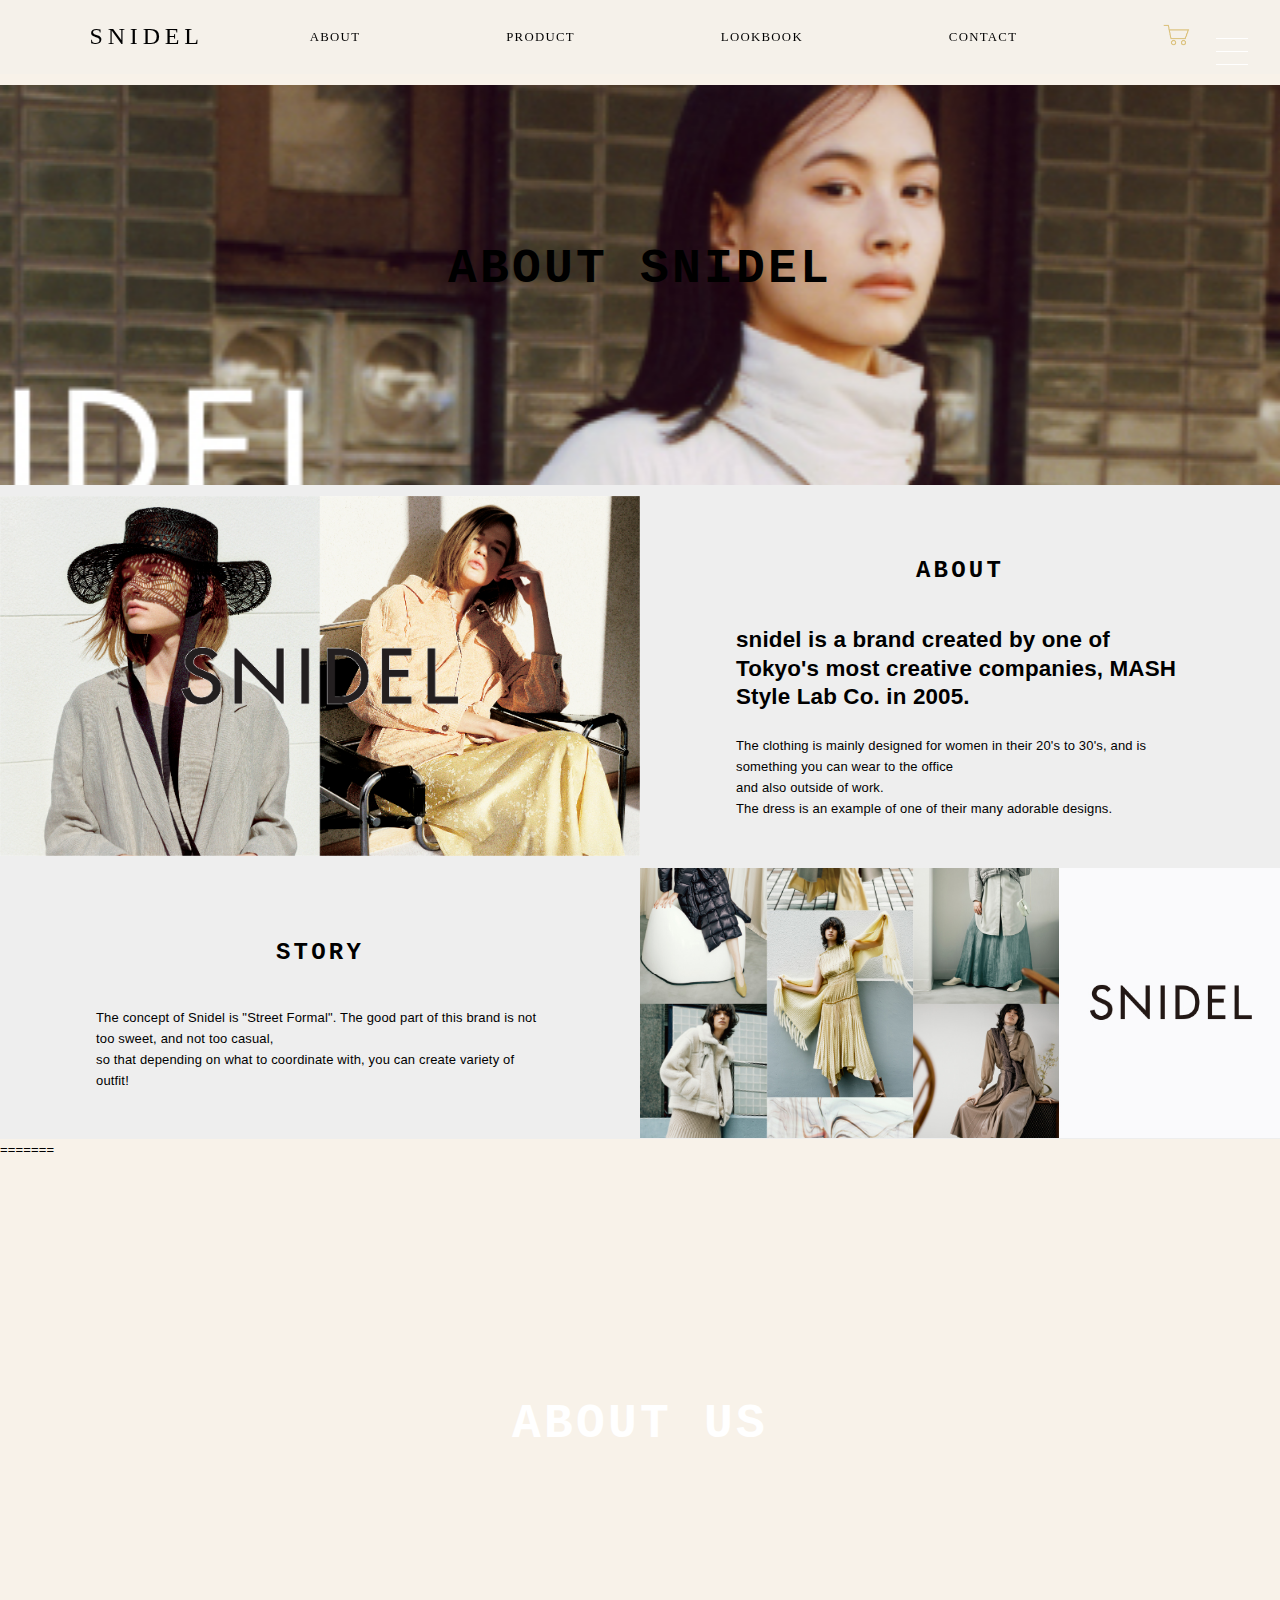
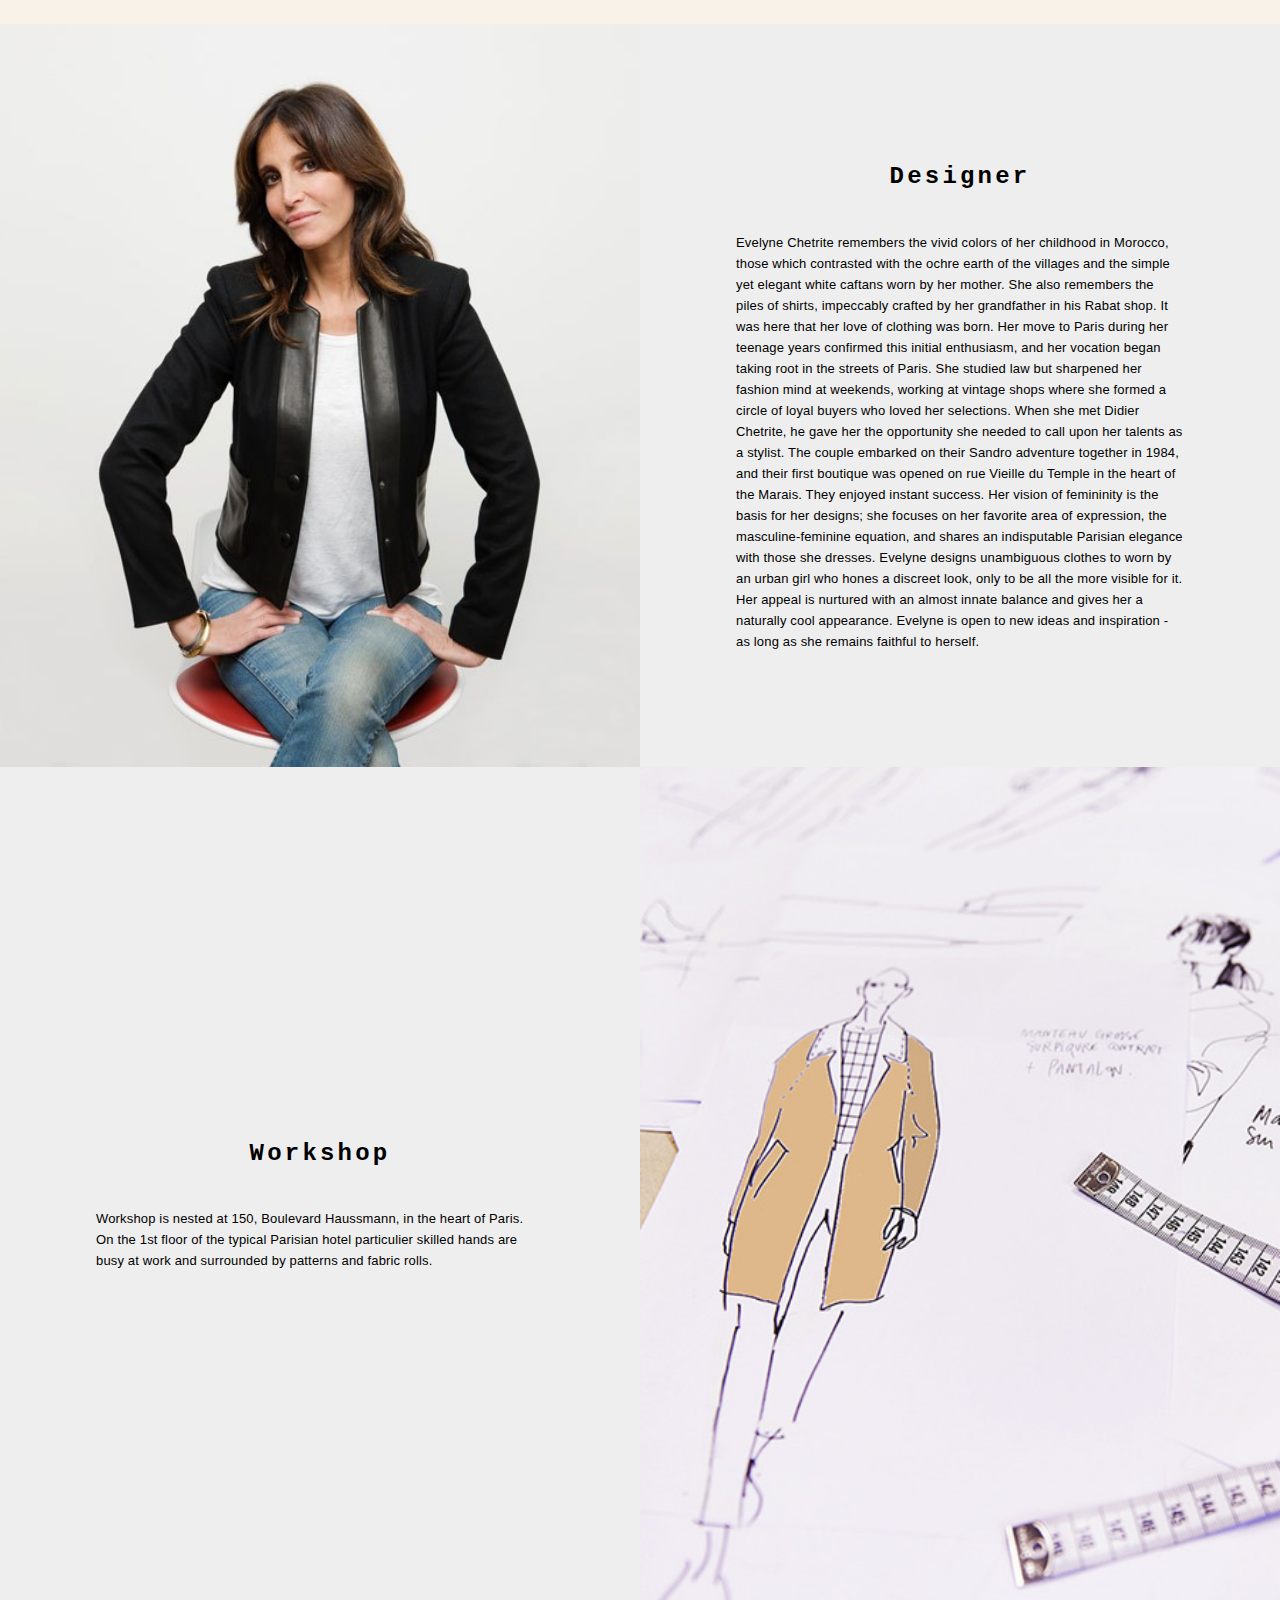
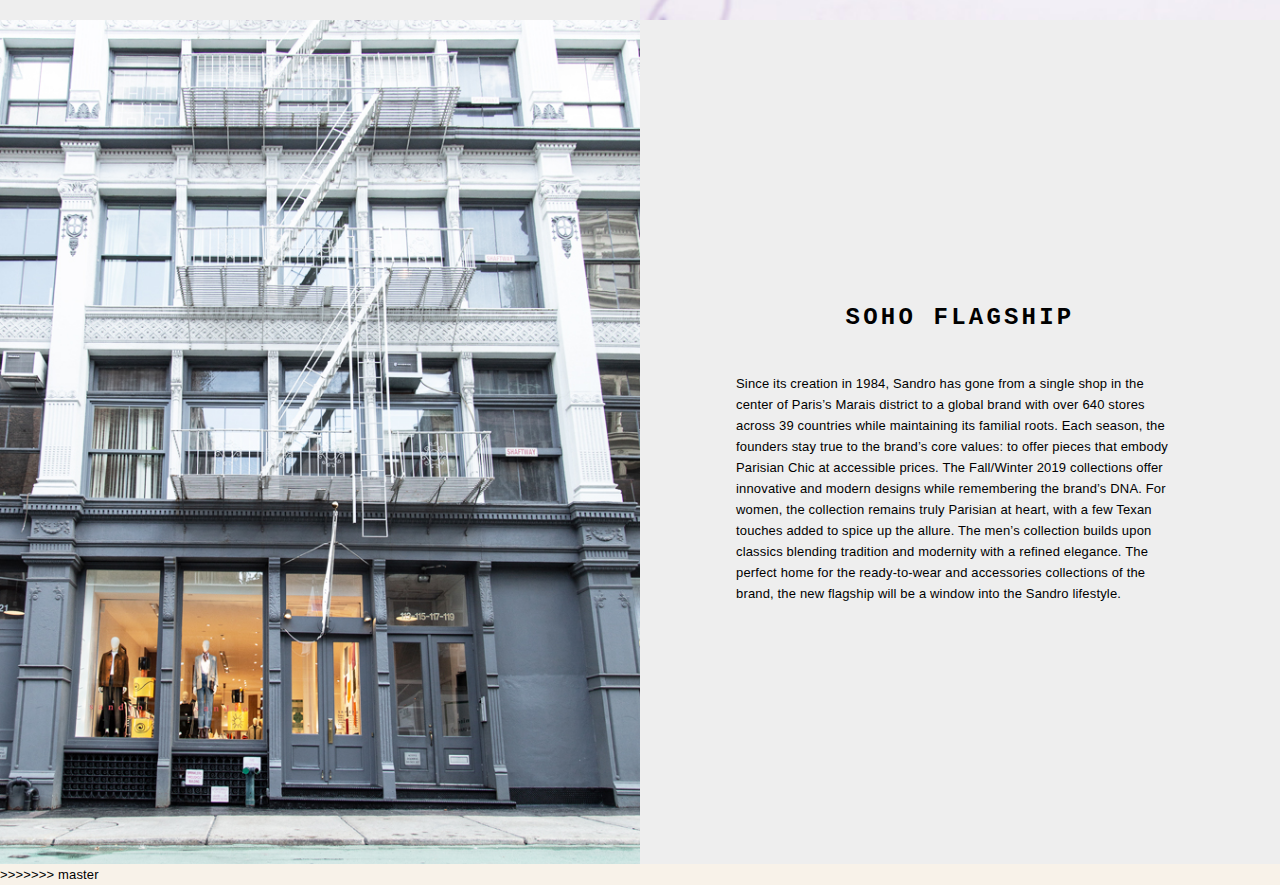
==== commit d64ea1e5: "keep editing" ====
--- a/about.html
+++ b/about.html
@@ -1,3 +1,148 @@
+<<<<<<< HEAD
+<!DOCTYPE html>
+<html>
+<head>
+<meta name="viewport" content="width=device-width, initial-scale=1">
+<link rel="stylesheet" href="https://cdnjs.cloudflare.com/ajax/libs/font-awesome/4.7.0/css/font-awesome.min.css">
+<style>
+body {
+  margin: 0;
+  font-family: Arial, Helvetica, sans-serif;
+}
+
+.grid-col-1of2 {
+	width: 50%;
+}
+.white-space {
+width: 100%;
+height: 5rem;
+}
+
+.half-col-flexbox {
+	background-color: #eee;
+
+  	display: flex;
+  	flex-direction: row;
+  	align-items: center;
+  	flex-wrap: wrap;
+}
+
+.half-col-flexbox::after {
+	content: "";
+	clear: both;
+	display: block;
+}
+.half-col-flexbox .grid-col-1of2 .half-col-img {
+      width: 100%;
+      height: 50%;
+      margin: 0;
+}
+.half-col-flexbox .half-col-img img {
+    width: 100%;
+    height: 50%;
+    object-fit: cover;
+    object-position: 50% 50%;
+}
+
+@media screen and (max-width: 55rem) {
+
+	.half-col-flexbox .grid-col-1of2 {
+        display: block;
+        width: 100%;
+        margin: 0 0 2rem 0rem;
+	}
+
+	.half-col-flexbox {
+		display: block;
+	}
+
+	.half-col-flexbox .box-1 {
+		order: 0;
+	}
+}
+
+.need-white-space {
+  padding: 2rem 0;
+}
+
+.block-content {
+  padding: 0 1.5rem;
+}
+
+}
+</style>
+</head>
+<body>
+
+  <div class="white-space"></div>
+
+  <section class="title-section-about">
+
+    <div class="grid-col-12of12">
+
+
+        <h1>ABOUT SNIDEL</h1>
+
+    </div>
+  </section>
+
+  <section class="half-col-flexbox">
+
+			<div class="grid-col-1of2 flex-box">
+				<figure class="half-col-img">
+						<img src="img/snidelCover2.jpg" alt="snidelCover">
+				</figure>
+			</div>
+
+			<div class="grid-col-1of2 flex-box">
+				<div class="block-content need-white-space">
+
+					<h2>ABOUT</h2>
+					<h3> snidel  is a brand created by one of Tokyo's most creative companies, MASH Style Lab Co. in 2005.</h3>
+					<p>
+            The clothing is mainly designed for women in their 20's to 30's, and is something you can wear to the office
+            <p>
+              and also outside of work.
+              </p>
+
+
+					<p>
+						 The dress is an example of one of their many adorable designs.
+					</p>
+
+
+				</div>
+			</div>
+
+		</section>
+
+    <section class="half-col-flexbox">
+
+
+
+  <div class="grid-col-1of2 flex-box box-2">
+
+    <div class="block-content need-white-space">
+      <h2>STORY</h2>
+
+
+      <p>The concept of Snidel is "Street Formal". The good part of this brand is not too sweet, and not too casual, </p>
+      <p>so that depending on what to coordinate with, you can create variety of outfit!</p>
+    </div>
+  </div>
+  <div class="grid-col-1of2 flex-box box-1">
+    <figure class="half-col-img">
+      <img src="img/snidel.jpg" alt="snidelCover">
+    </figure>
+  </div>
+</section>
+
+
+
+
+</body>
+</html>
+=======
 <!doctype html>
 <html lang="en">
 
@@ -29,7 +174,9 @@
 							<ul>
 									<li><a href="about.html">ABOUT</a></li>
 
-									<li><a href="product.html">PRODUCT</a></li>
+									<li><a href="product.html">PRODUCT</a></li>
+                  <li><a href="lookbook.html">LOOKBOOK</a></li>
+
 									<li><a href="contact.html">CONTACT</a></li>
 
 									<li><a href="cart.html"><span class="cart_icon"></span>&#8203;</a></li>
@@ -120,6 +267,7 @@
 		</section>
 
 
-	
+
 	</body>
 </html>
+>>>>>>> master
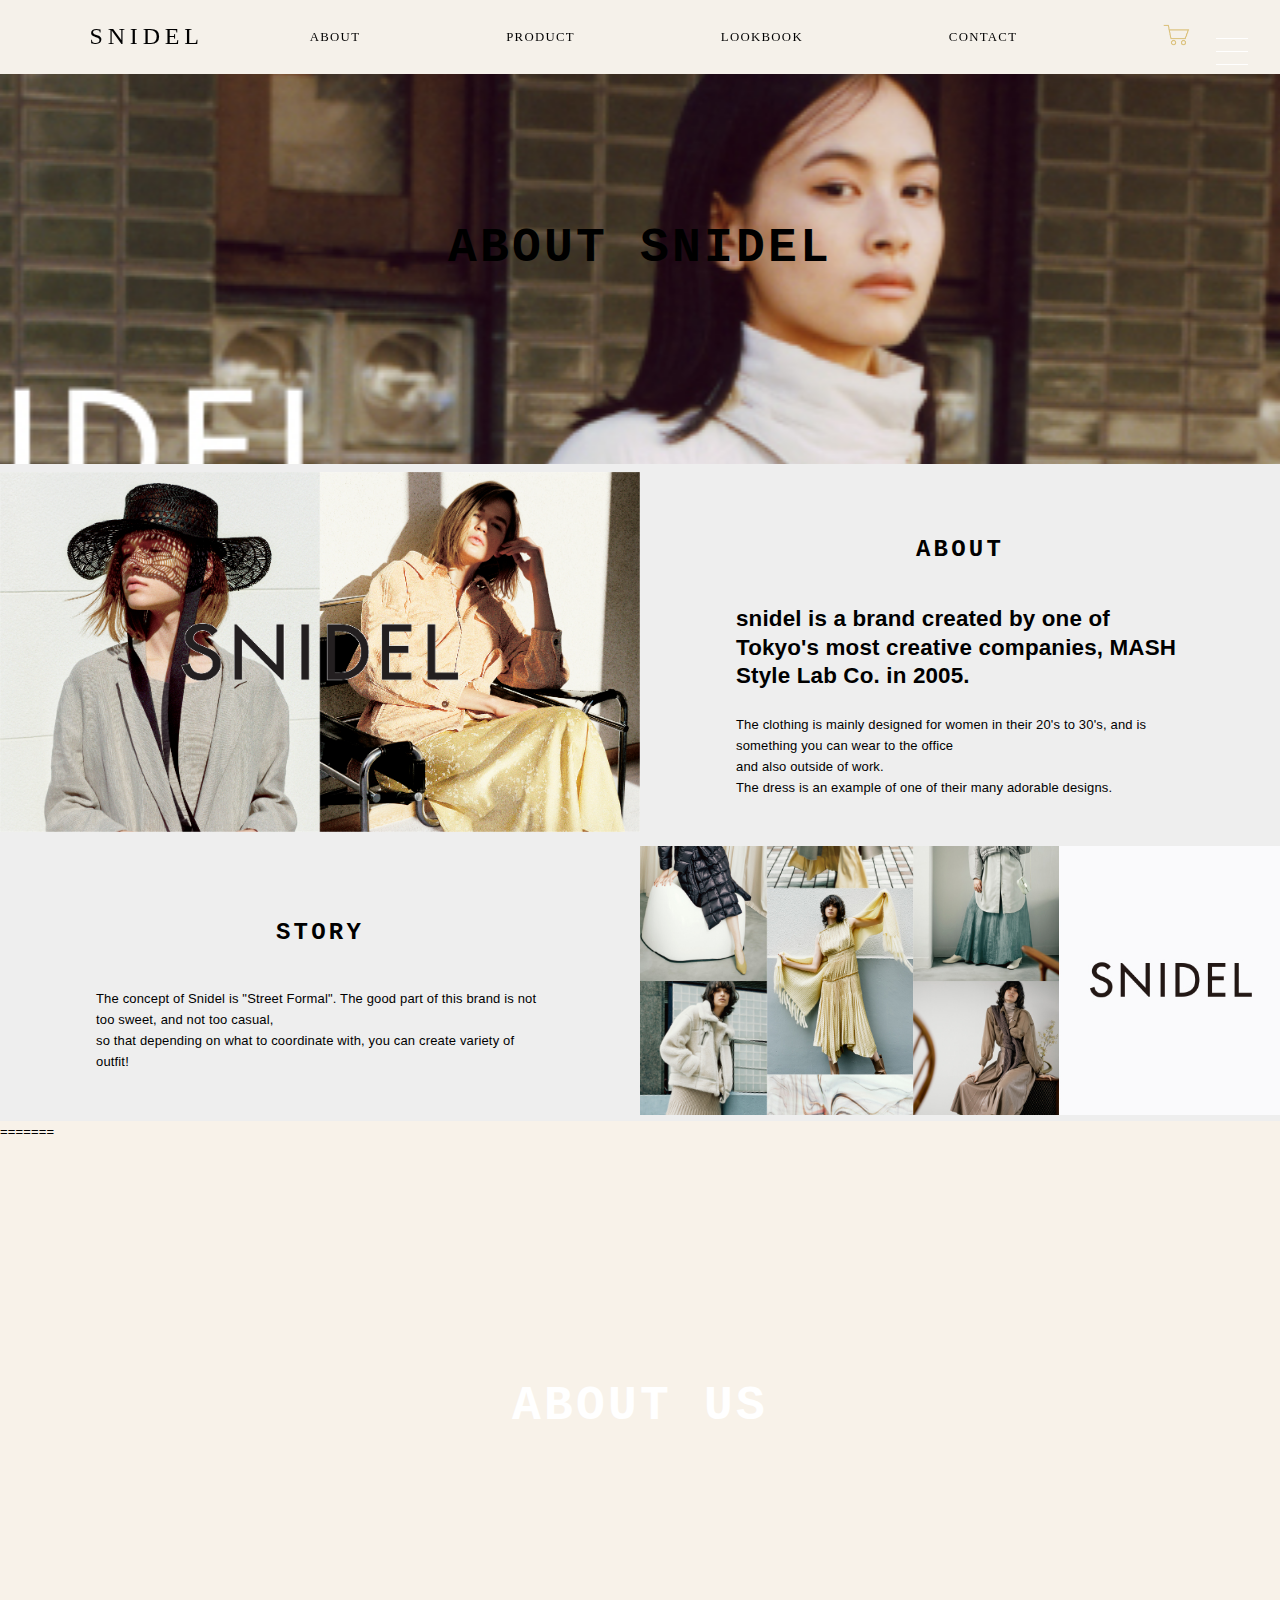
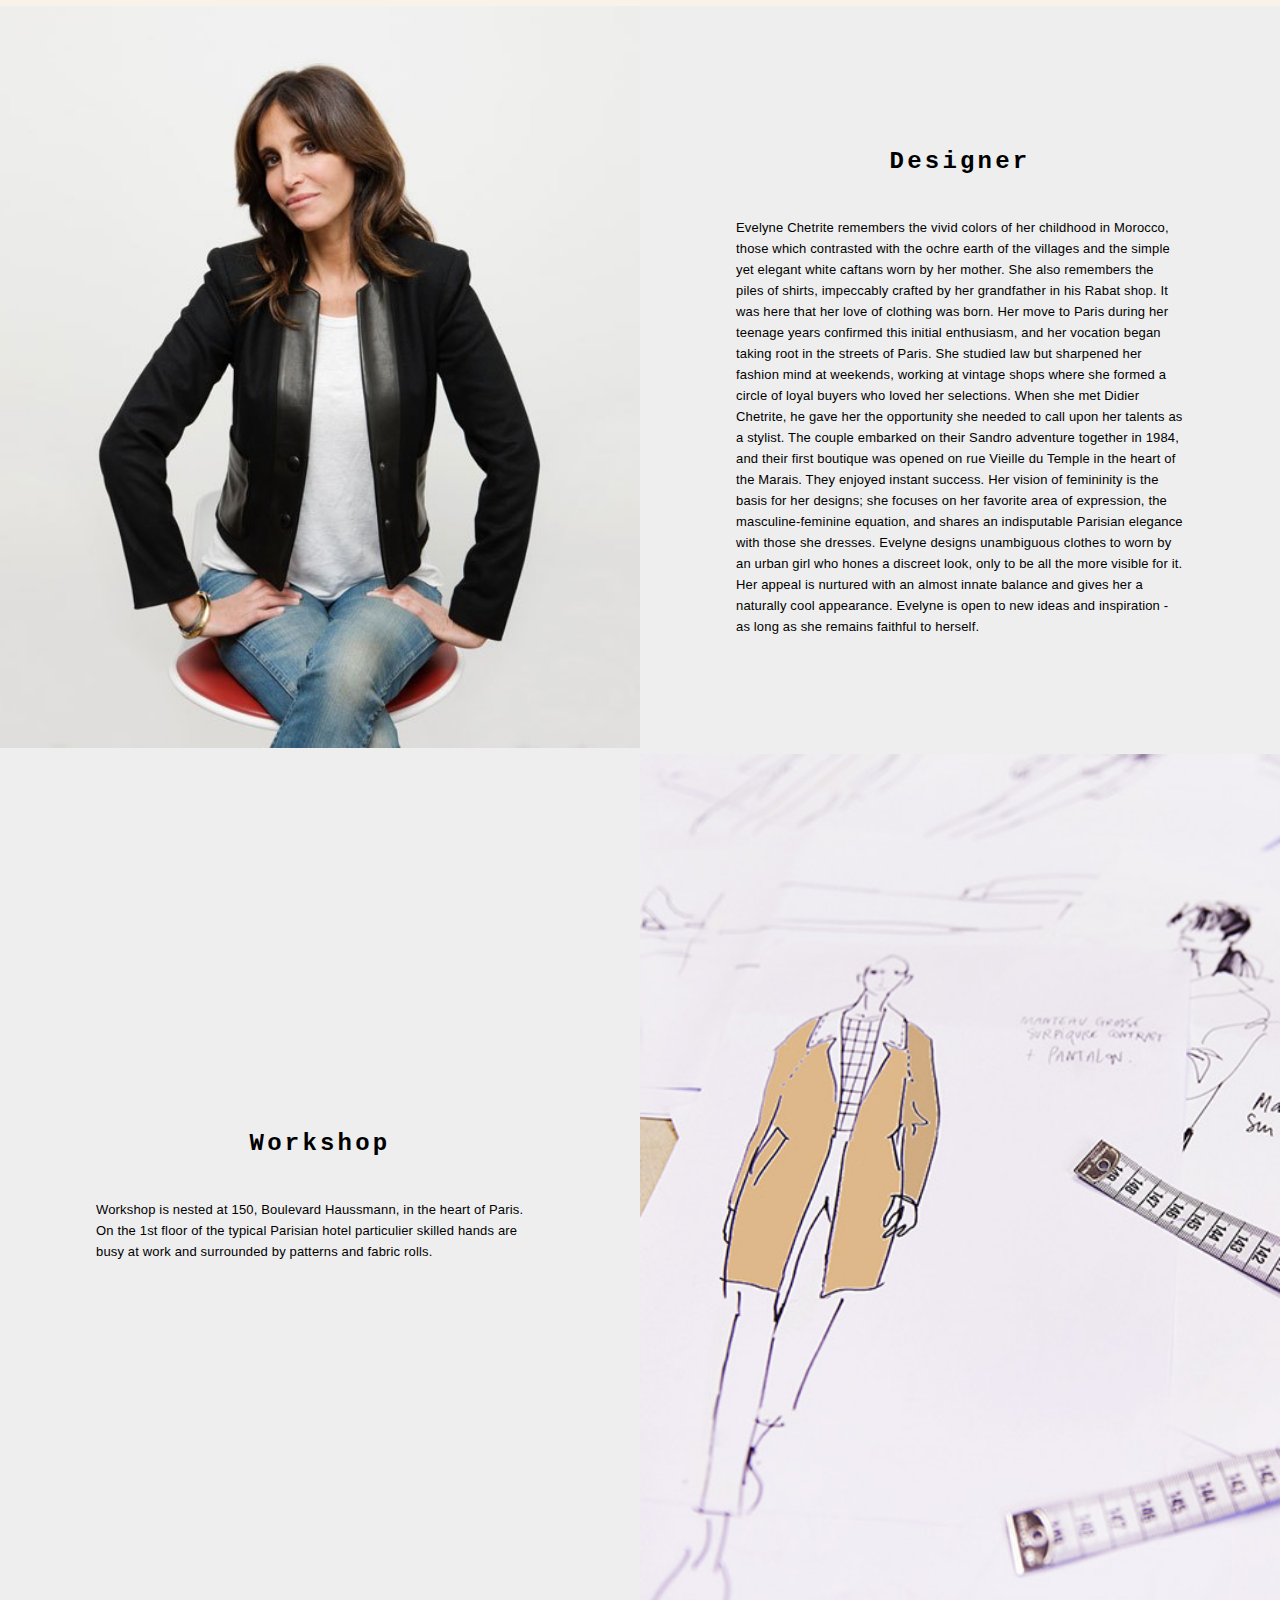
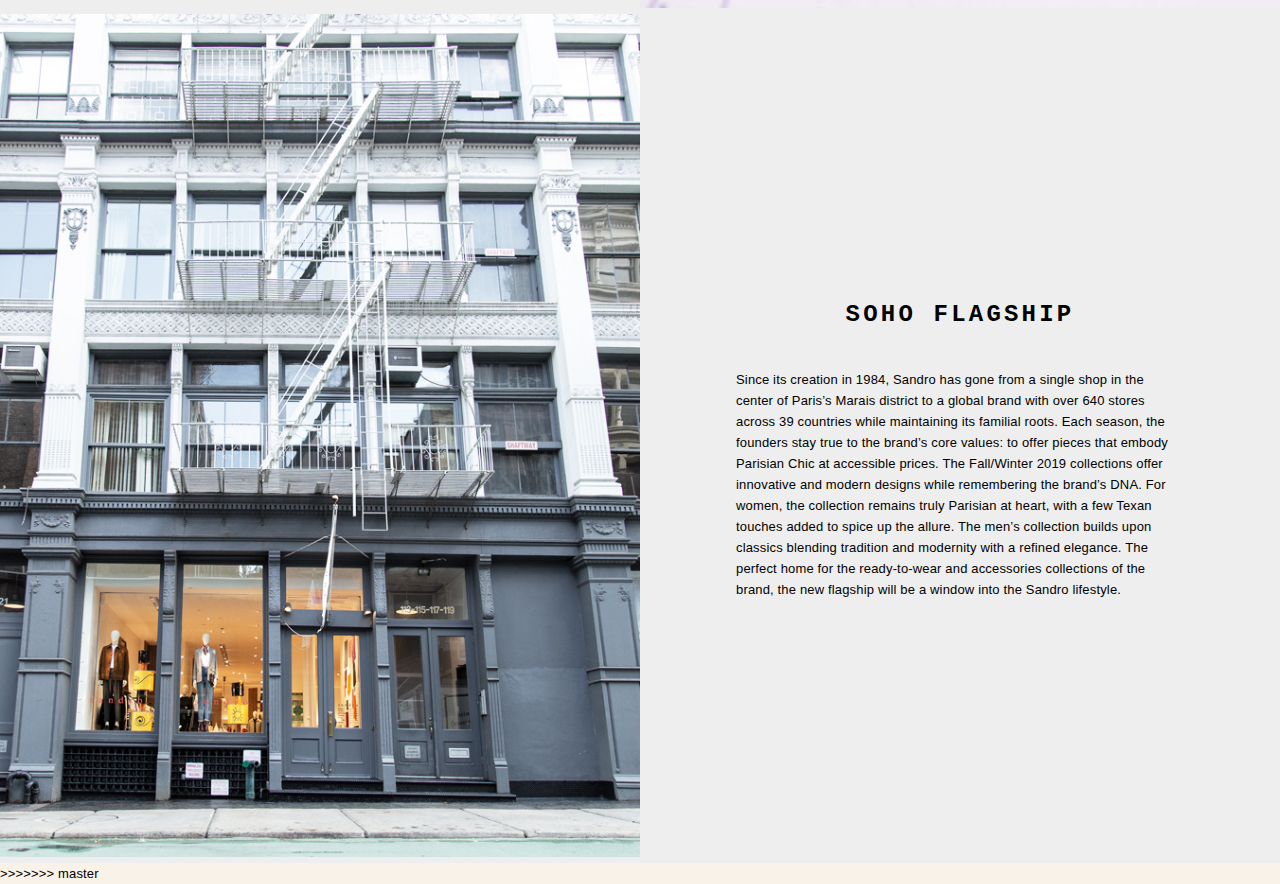
==== commit dd66050d: "edit payment" ====
--- a/about.html
+++ b/about.html
@@ -1,4 +1,4 @@
-<<<<<<< HEAD
+
 <!DOCTYPE html>
 <html>
 <head>
--- a/css/pages.css
+++ b/css/pages.css
@@ -1,8 +1,7 @@
 [class^='block-'] {
-	/*background-color: #ccc;*/
-}
-
-/*citation: http://jonathannicol.com/blog/2011/10/18/responsive-elements-that-retain-their-aspect-ratio/*/
+
+}
+
 
 .home-block h1 {
 	line-height: 4rem;
@@ -178,7 +177,7 @@
 input[type=submit] {
 	padding: 0.8em 5em 0.8em 5em ;
 	margin-top: 2rem;
-	background-color: rgba(255, 255, 255, 0);
+	background-color: #c6aa9d;
 	font-size: 0.75rem;
 }
 
@@ -208,10 +207,10 @@
 
 input:focus, textarea:focus {
 	outline: none;
-	border: 0.1rem solid rgb(219, 193, 124);
-}
-
-label:not(#css-toggle-menu):not(.quan_label):not(#toggle-menu) {
+	border: 0.1rem solid #c6aa9d;
+}
+
+label:not(#css-toggle-product):not(.quan_label):not(#toggle-product) {
 	padding-top: 1rem;
 	font-family: 'BrandonTextMedium', Verdana, sans-serif;
 	display: block;
@@ -239,16 +238,16 @@
 }
 
 ::-webkit-input-placeholder { /* Chrome/Opera/Safari */
-  color: rgb(219, 193, 124);
+  color: #c6aa9d;
 }
 ::-moz-placeholder { /* Firefox 19+ */
-  color: rgb(219, 193, 124);
+  color: #c6aa9d;
 }
 ::-ms-input-placeholder { /* IE 10+ */
-  color: rgb(219, 193, 124);
+  color: #c6aa9d;
 }
 ::-moz-placeholder { /* Firefox 18- */
-  color: rgb(219, 193, 124);
+  color: #c6aa9d;
 }
 
 /*citation: https://css-tricks.com/crop-top/*/
@@ -451,8 +450,8 @@
 		background-position: top center;
 	}
 
-	section.title-section-menu {
-		background: url(../img/menu-small.jpg);
+	section.title-section-product {
+		background: url(../img/product-small.jpg);
 		background-position: top center;
 	}
 
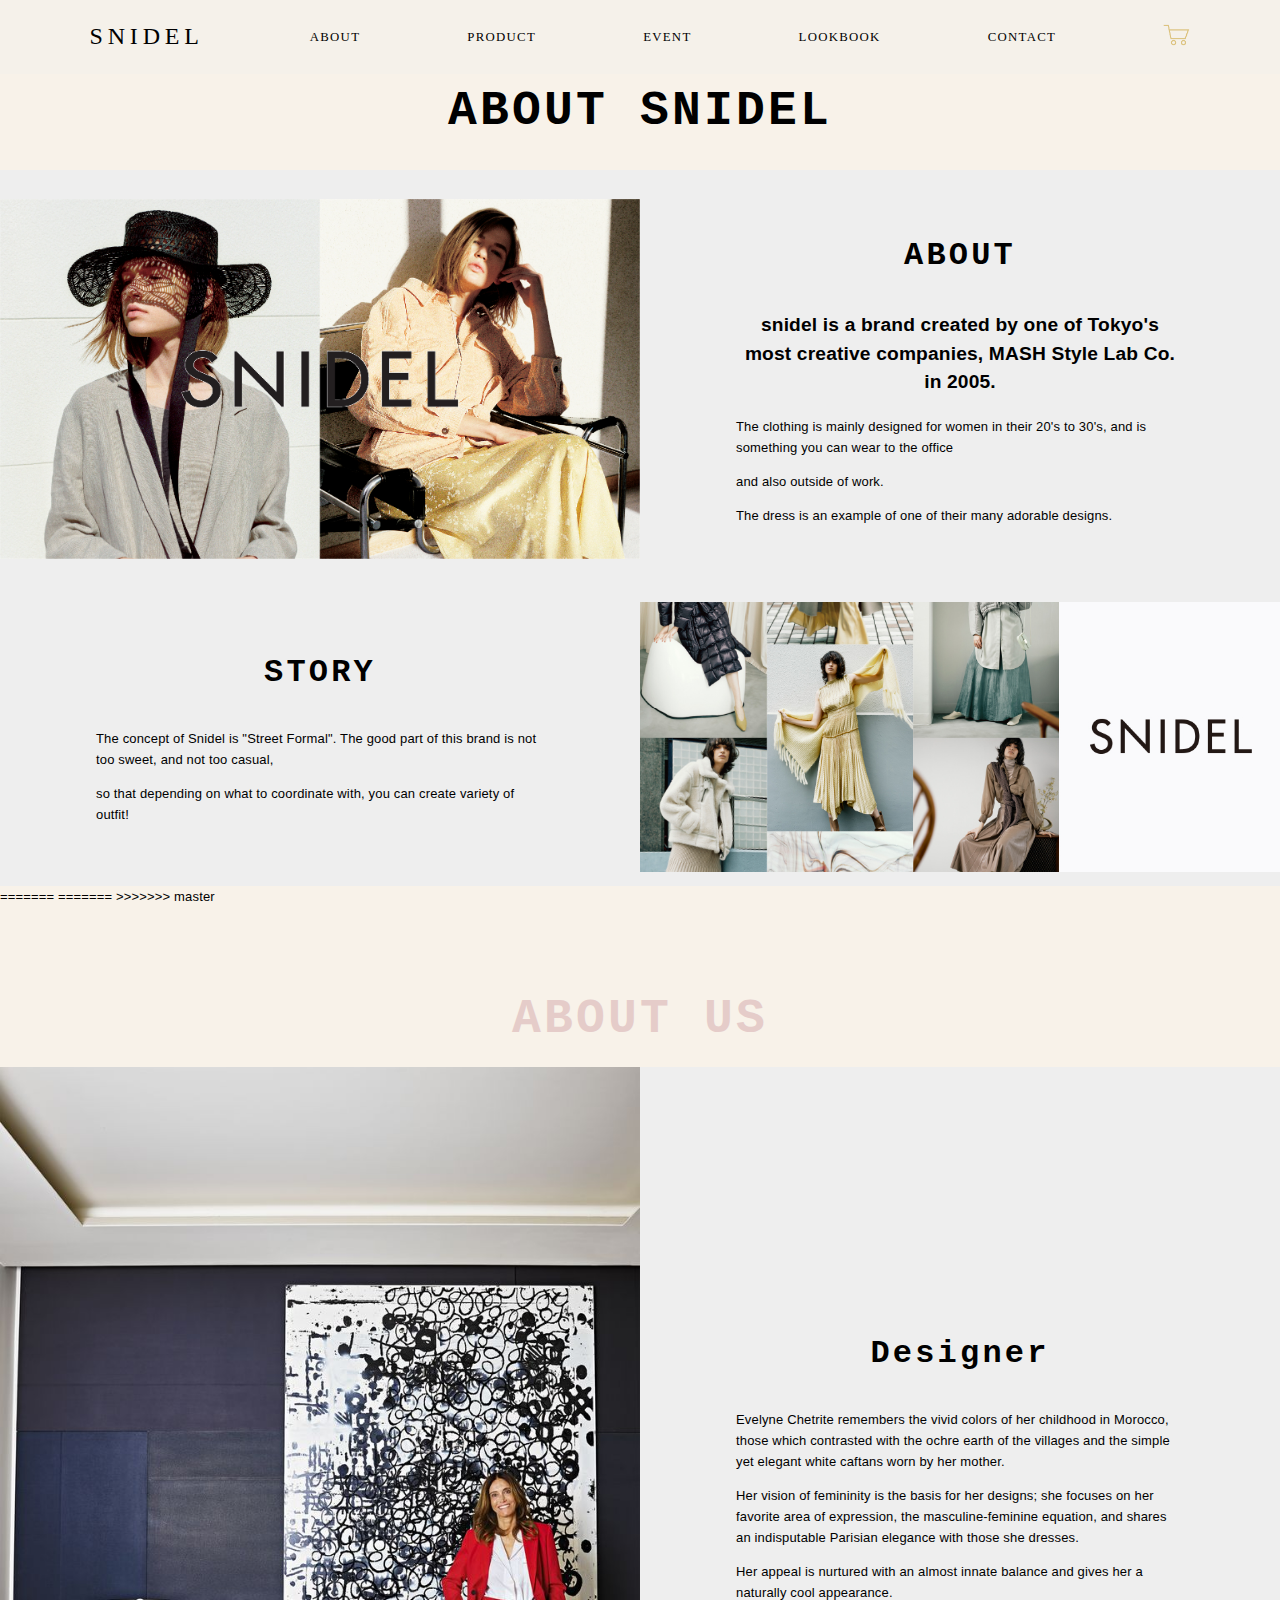
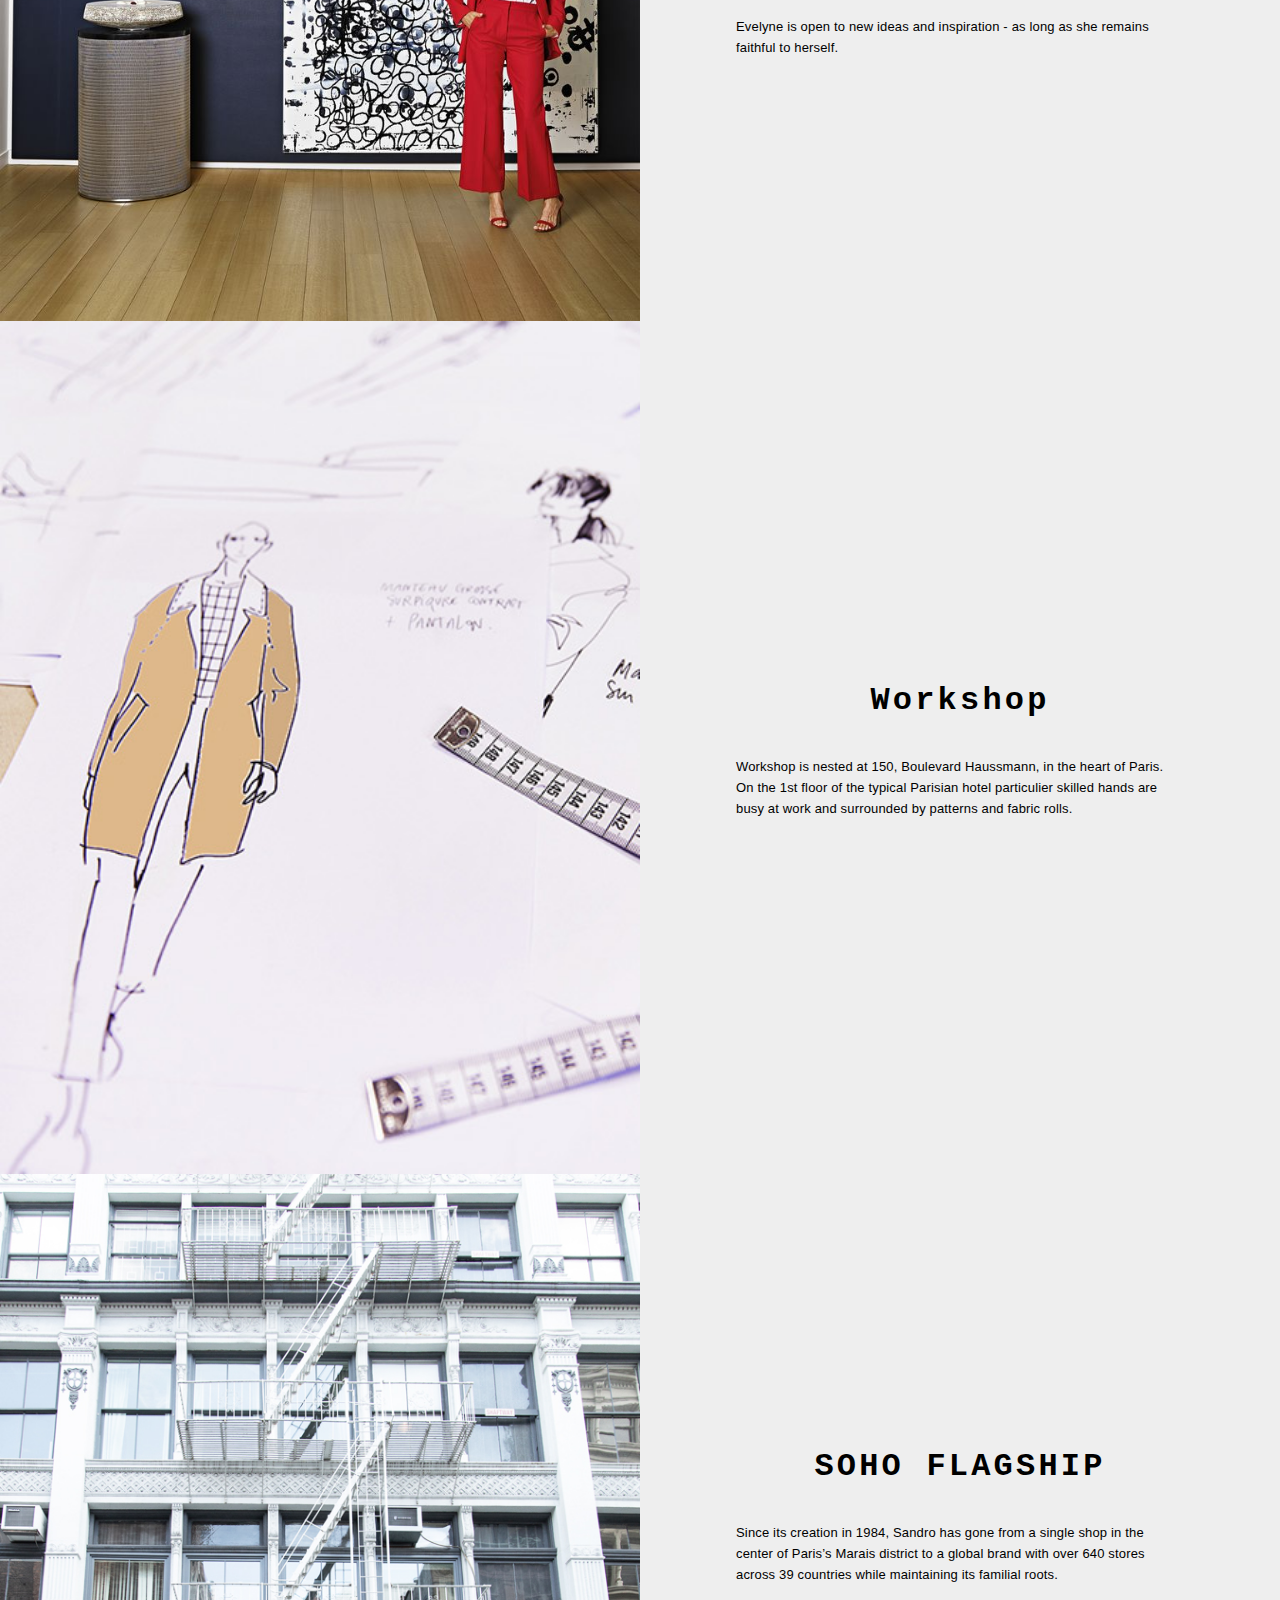
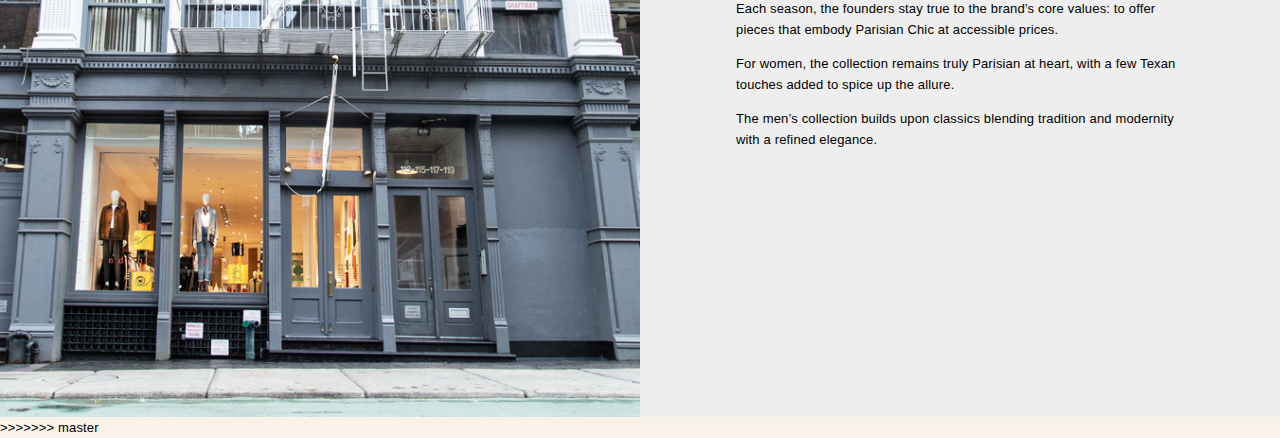
==== commit fc8867c4: "edit product" ====
--- a/about.html
+++ b/about.html
@@ -1,4 +1,5 @@
 
+<<<<<<< HEAD
 <!DOCTYPE html>
 <html>
 <head>
@@ -143,6 +144,8 @@
 </body>
 </html>
 =======
+=======
+>>>>>>> master
 <!doctype html>
 <html lang="en">
 
@@ -175,6 +178,8 @@
 									<li><a href="about.html">ABOUT</a></li>
 
 									<li><a href="product.html">PRODUCT</a></li>
+									<li><a href="event.html">EVENT</a></li>
+
                   <li><a href="lookbook.html">LOOKBOOK</a></li>
 
 									<li><a href="contact.html">CONTACT</a></li>
@@ -210,7 +215,7 @@
 
 			<div class="grid-col-1of2 flex-box">
 				<figure class="half-col-img">
-						<img src="pic/designer.jpg" alt="designer">
+						<img src="img/evelyne.jpg" alt="designer">
 				</figure>
 			</div>
 
@@ -220,9 +225,14 @@
 					<h2>Designer</h2>
 
 					<p>
-						Evelyne Chetrite remembers the vivid colors of her childhood in Morocco, those which contrasted with the ochre earth of the villages and the simple yet elegant white caftans worn by her mother. She also remembers the piles of shirts, impeccably crafted by her grandfather in his Rabat shop. It was here that her love of clothing was born. Her move to Paris during her teenage years confirmed this initial enthusiasm, and her vocation began taking root in the streets of Paris.
-	She studied law but sharpened her fashion mind at weekends, working at vintage shops where she formed a circle of loyal buyers who loved her selections. When she met Didier Chetrite, he gave her the opportunity she needed to call upon her talents as a stylist. The couple embarked on their Sandro adventure together in 1984, and their first boutique was opened on rue Vieille du Temple in the heart of the Marais. They enjoyed instant success.
-	Her vision of femininity is the basis for her designs; she focuses on her favorite area of expression, the masculine-feminine equation, and shares an indisputable Parisian elegance with those she dresses. Evelyne designs unambiguous clothes to worn by an urban girl who hones a discreet look, only to be all the more visible for it. Her appeal is nurtured with an almost innate balance and gives her a naturally cool appearance. Evelyne is open to new ideas and inspiration - as long as she remains faithful to herself.
+						Evelyne Chetrite remembers the vivid colors of her childhood in Morocco, those which contrasted with the ochre earth of the villages and the simple yet elegant white caftans worn by her mother.
+</p>
+<p>
+
+            Her vision of femininity is the basis for her designs; she focuses on her favorite area of expression, the masculine-feminine equation, and shares an indisputable Parisian elegance with those she dresses. </p>
+            <p>
+            Her appeal is nurtured with an almost innate balance and gives her a naturally cool appearance. </p>
+            <p>Evelyne is open to new ideas and inspiration - as long as she remains faithful to herself.
 					</p>
 
 
@@ -261,7 +271,10 @@
 				<div class="block-content need-white-space">
 					<h2>SOHO FLAGSHIP</h2>
 
-					<p>Since its creation in 1984, Sandro has gone from a single shop in the center of Paris’s Marais district to a global brand with over 640 stores across 39 countries while maintaining its familial roots. Each season, the founders stay true to the brand’s core values: to offer pieces that embody Parisian Chic at accessible prices. The Fall/Winter 2019 collections offer innovative and modern designs while remembering the brand’s DNA. For women, the collection remains truly Parisian at heart, with a few Texan touches added to spice up the allure. The men’s collection builds upon classics blending tradition and modernity with a refined elegance. The perfect home for the ready-to-wear and accessories collections of the brand, the new flagship will be a window into the Sandro lifestyle.</p>
+					<p>Since its creation in 1984, Sandro has gone from a single shop in the center of Paris’s Marais district to a global brand with over 640 stores across 39 countries while maintaining its familial roots.</p>
+           <p>Each season, the founders stay true to the brand’s core values: to offer pieces that embody Parisian Chic at accessible prices. </p>
+           <p> For women, the collection remains truly Parisian at heart, with a few Texan touches added to spice up the allure.</p>
+           <p> The men’s collection builds upon classics blending tradition and modernity with a refined elegance. </p>
 				</div>
 			</div>
 		</section>
--- a/css/main.css
+++ b/css/main.css
@@ -30,7 +30,7 @@
 h2 {
   font-family:monospace;
   margin: 1.5rem 0 2.5rem 0;
-  font-size: 1.5rem;
+  font-size: 2.0rem;
   letter-spacing: 0.2rem;
   line-height: 1.8rem;
   text-align: center;
@@ -42,7 +42,7 @@
 }
 
 h3 {
-  font-size: 1.4rem;
+  font-size: 1.2rem;
   line-height: 1.8rem;
 }
 
@@ -51,6 +51,11 @@
   line-height: 1.6rem;
 }
 
+
+h5 {
+  font-size: 1.1rem;
+  line-height: 1.2rem;
+}
 
 
 .emphasis {
@@ -125,7 +130,7 @@
   margin-left: 4rem;
 }
 
-/*food selection*/
+/*product selection*/
 .quantity {
   display: block;
   float: left;
@@ -137,14 +142,14 @@
   margin-right: 1rem;
 }
 
-.food_quan {
+.product_quan {
     border: 1px solid rgb(0, 0, 0);
     width: 29%;
     padding: 0.5rem 1rem;
     margin-bottom: 1rem;
 }
 
-.food_num {
+.product_num {
     background: transparent;
     border: 0;
     border-radius: 0;
--- a/css/grids.css
+++ b/css/grids.css
@@ -123,7 +123,7 @@
   		margin-left: 0rem;
   	}
 
-  	.food_quan {
+  	.product_quan {
     	width: 18%;
 	}
 
@@ -236,7 +236,7 @@
   		margin: 0 0.5rem;
 	}
 
-	.food_quan {
+	.product_quan {
     	width: 40%;
 	}
 
--- a/css/nav.css
+++ b/css/nav.css
@@ -72,8 +72,8 @@
 }
 
 nav a:hover {
-  background:black;
-  background-color:#c6aa9d;
+color:#c6aa9d;
+background-color: #f5f1ea;
 }
 
 nav li {
@@ -114,7 +114,7 @@
     width: 2rem;
     height: 0.8rem;
     margin: 0 0 0 0.8rem;
-    border-top: 0.1rem solid #fff;
+    border-top: 0.1rem solid black;
 
     -webkit-transition: all 0.5s ease;
   	transition: all 0.5s ease;
--- a/css/pages.css
+++ b/css/pages.css
@@ -5,10 +5,15 @@
 
 .home-block h1 {
 	line-height: 4rem;
-	color: rgb(255, 255, 255);
+	color: rgb(229,204,201);
 	font-size: 3rem;
 	margin-bottom: 1rem;
 }
+
+.title-section-product .home-block h1  {
+		color:#c6aa9d;
+}
+
 
 .home-block p {
 	color: rgb(255, 255, 255);
@@ -42,12 +47,17 @@
 }
 
 .multi-col-section {
-	background-color: rgb(245, 245, 245);
+	background-color: ;
 }
 
 /*listing page styling*/
+<<<<<<< HEAD
+.title-section-product {
+	background-image: url('../pic/bk-p.jpg');
+=======
 .title-section-listing {
-	background-image: url('../pic/bk.jpg');
+	background-image: url('../img/bk.jpg');
+>>>>>>> master
 	background-position: center center;
 	background-attachment: fixed;
 	background-repeat: no-repeat;
@@ -60,95 +70,49 @@
 }
 
 .listing-page {
-	background-color: rgb(245, 245, 245);
-}
-
-.food-listing {
+	background-color: white;
+}
+
+.product-listing {
 	background-color: #ccc;
-	height: 16rem;
+<<<<<<< HEAD
+height: 25rem;
+  overflow: hidden;
+}
+
+
+
+=======
+	height: 25rem;
     overflow: hidden;
 }
 
-.food-listing img {
+.product-listing img {
 	width: 100%;
     height: 100%;
     object-fit: cover;
     object-position: 50% 50%;
 }
 
-.food-listing::after {
+>>>>>>> master
+.product-listing::after {
 	content: "";
 	display: block;
 	clear: both;
 }
 
-.listing-block {
-	background-color: #ffffff;
-	/*citation: https://www.w3schools.com/css/css3_shadows.asp*/
-	width: 100%;
-    height: 29.5rem;
-    float: left;
-    overflow: hidden;
-    position: relative;
-    text-align: center;
-}
+
 
 /*citation:https://miketricking.github.io/dist/*/
 
-.listing-block .overlay {
-    width: 100%;
-    position: absolute;
-    overflow: hidden;
-    left: 0;
-	top: auto;
-	bottom: 0;
-	padding: 0;
-	height: auto;
-	background-color: #ffffff;
-	color: #3c4a50;
-	visibility: visible;
-}
-
-.listing-block .order-now {
-	text-decoration: none;
-	width: 100%	;
-	text-transform: uppercase;
-	color: #fff;
-	text-align: center;
-	position: relative;
-	padding: 10px 0;
-	background-color: rgb(213, 181, 123);
-	float: left;
-	margin: 0px;
-	display: inline-block;
-}
-
-.product-name {
-	background-color: #fff;
-	margin-top: 14.8rem;
-	margin-left: 7.5%;
-	width: 85%;
-	position: absolute;
-	box-shadow: 0 0px 0px 0 rgba(0, 0, 0, 0.1),
-	0 0px 0.1rem 0 rgba(0, 0, 0, 0.1);
-
-	/*citation: https://www.w3schools.com/css/css3_shadows.asp*/
-}
-
-.product-name h4 {
-	margin: 0.5rem 0;
-}
-
-.food-detail {
-	margin-top: 1rem;
+
+
+.product-detail {
+	text-align: left;
    padding: 1.5rem;
-    font-size: 0.9em;
-}
-
-.food-detail .button {
-	display: block;
-	width: 100%;
-}
+	color: black;
+}
+
 
 /* Review Form Styling */
 .review-form .grid-col-1of2 {
@@ -210,10 +174,15 @@
 	border: 0.1rem solid #c6aa9d;
 }
 
+<<<<<<< HEAD
 label:not(#css-toggle-product):not(.quan_label):not(#toggle-product) {
+=======
+label:not(#css-toggle-list):not(.quan_label):not(#toggle-list) {
+>>>>>>> master
 	padding-top: 1rem;
 	font-family: 'BrandonTextMedium', Verdana, sans-serif;
 	display: block;
+	color:black;
 }
 
 
@@ -223,8 +192,8 @@
 	display: block;
 }
 
-.food_quan label,
-.food_quan .food_num {
+.product_quan label,
+.product_quan .product_num {
 	padding: 0;
 	   display: inline;
     margin-right: 1rem;
@@ -238,7 +207,11 @@
 }
 
 ::-webkit-input-placeholder { /* Chrome/Opera/Safari */
+<<<<<<< HEAD
   color: #c6aa9d;
+=======
+  color: rgb(112,128,144);
+>>>>>>> master
 }
 ::-moz-placeholder { /* Firefox 19+ */
   color: #c6aa9d;
@@ -456,12 +429,12 @@
 	}
 
 	section.title-section-listing {
-		background: url(../img/orderonline-small.jpg);
+		background: url(../img/store3.jpg);
 		background-position: top center;
 	}
 
 	section.title-section-contact {
-		background: url(../img/contact-small.jpg);
+		background: url(../img/store.jpg);
 		background-position: top center;
 	}
 }
@@ -498,6 +471,8 @@
 		font-size: 2rem;
 	}
 
+
+
 	.home-block p {
 		font-size: 1rem;
 	}
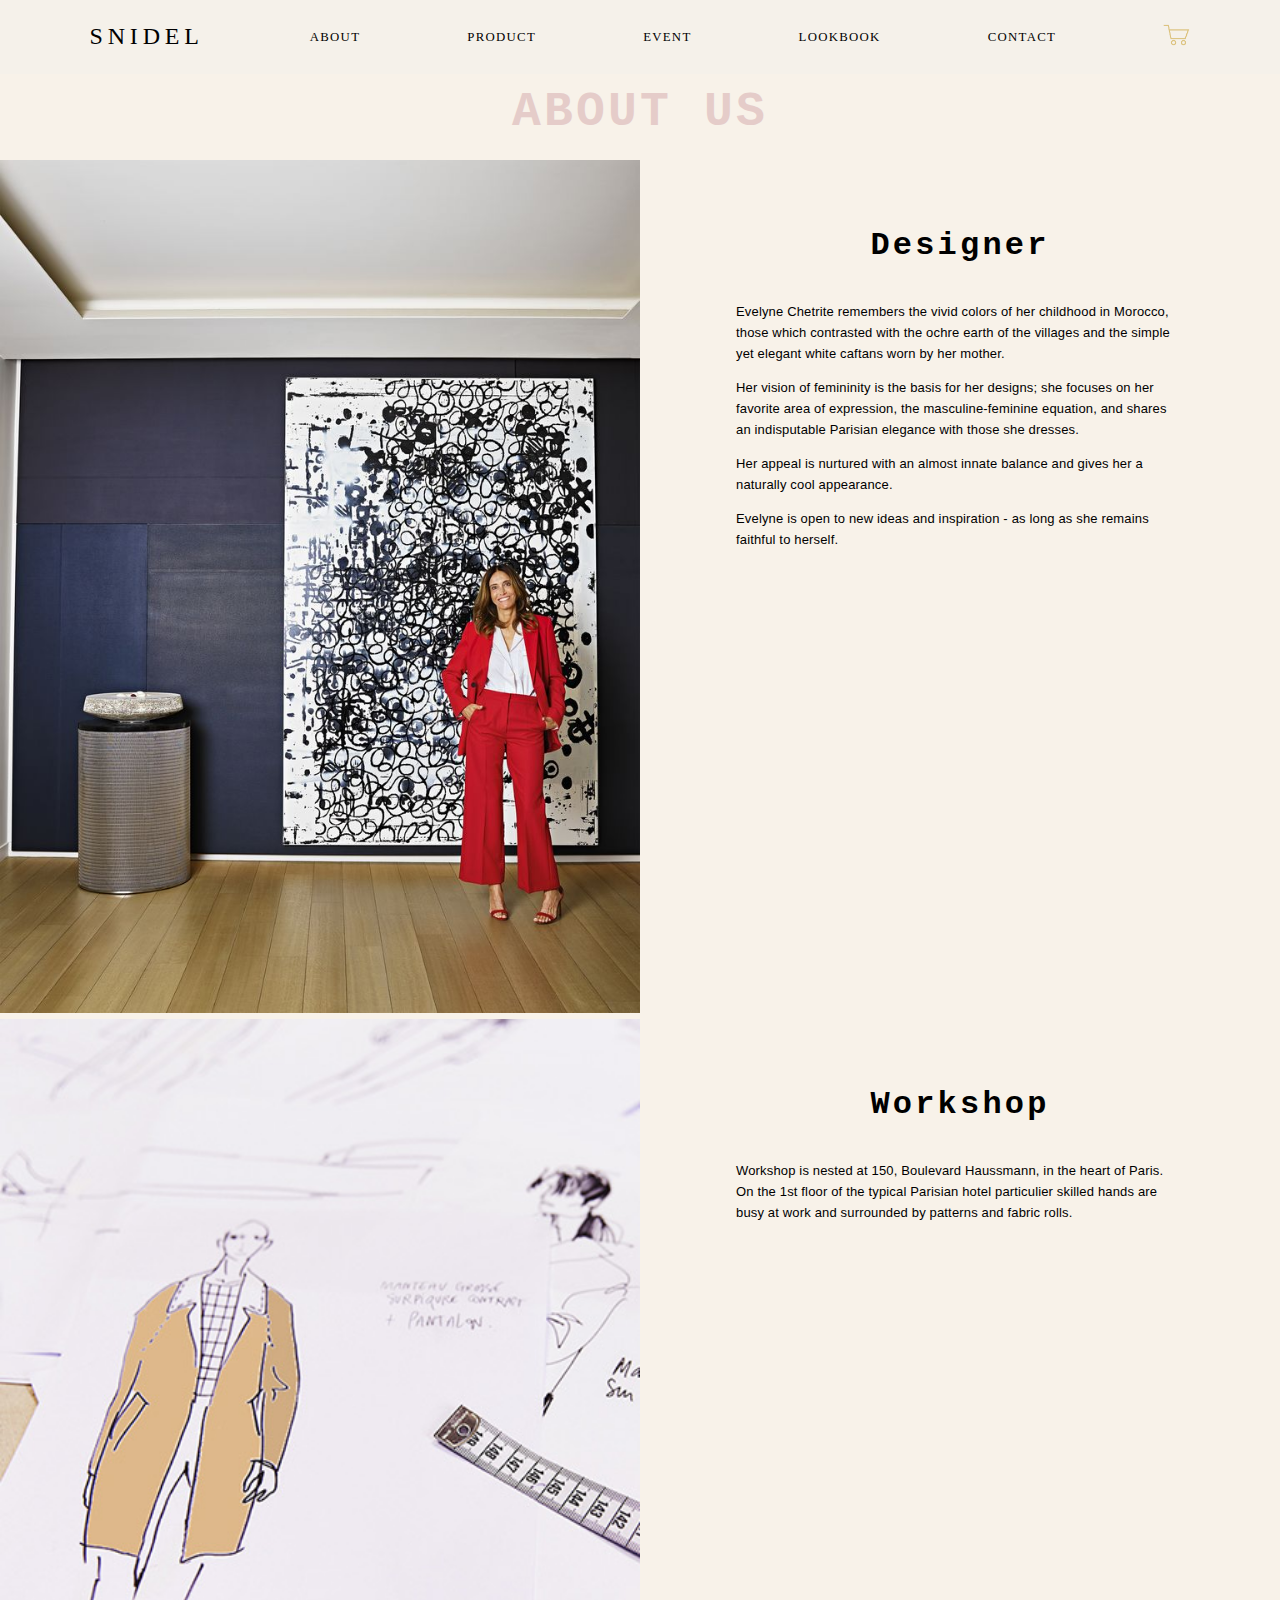
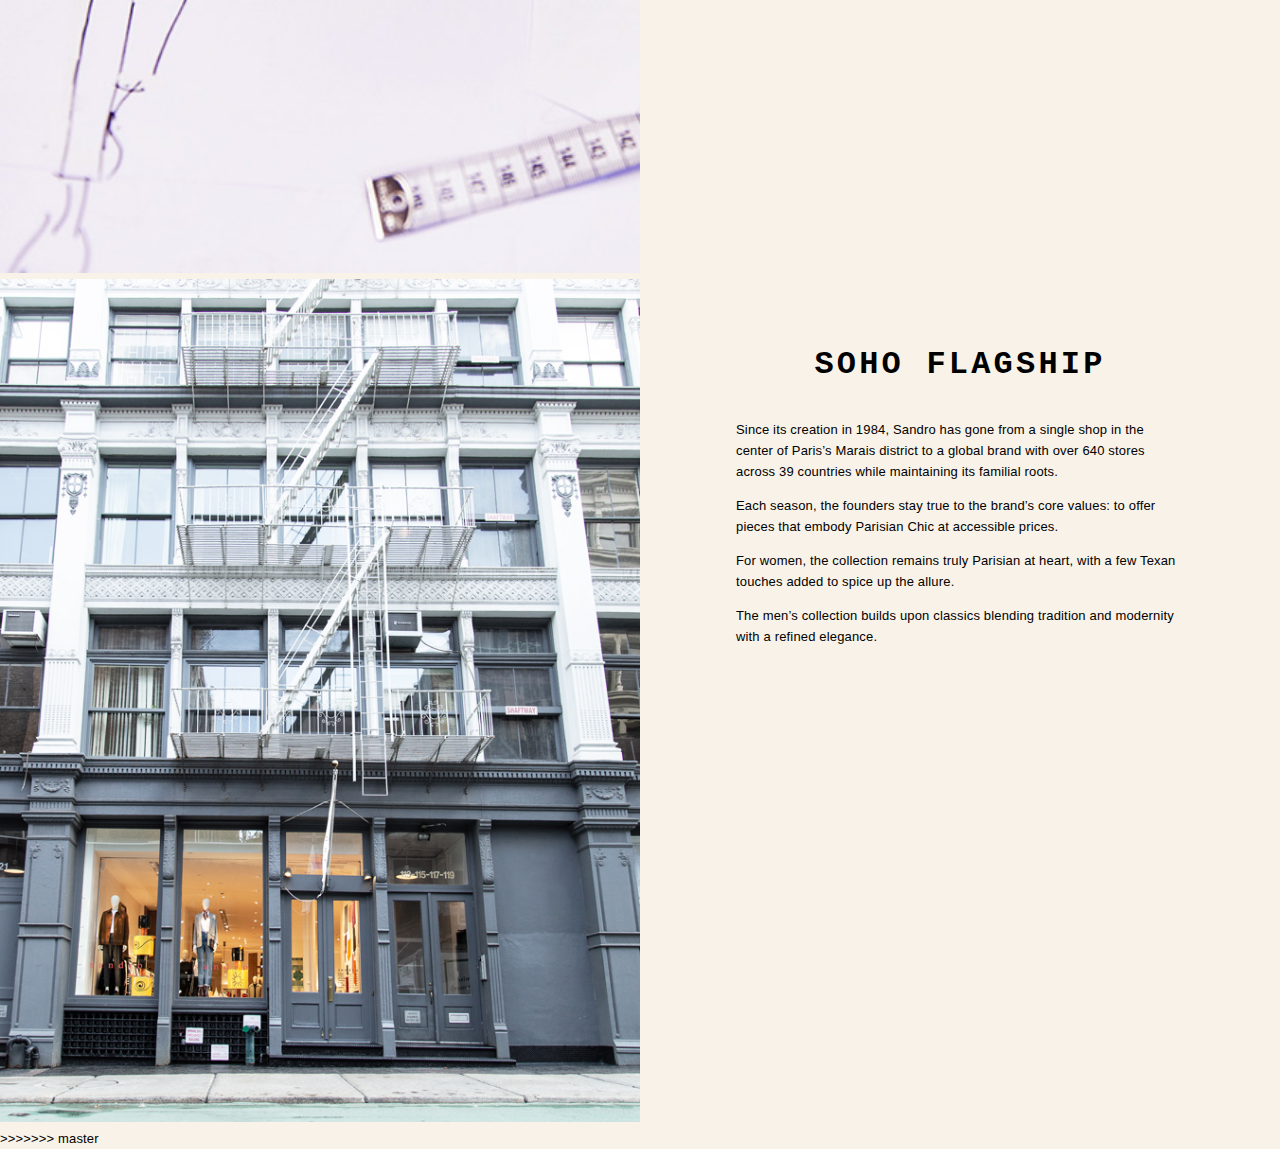
==== commit 8c0a8df1: "add product details" ====
--- a/about.html
+++ b/about.html
@@ -1,151 +1,4 @@
 
-<<<<<<< HEAD
-<!DOCTYPE html>
-<html>
-<head>
-<meta name="viewport" content="width=device-width, initial-scale=1">
-<link rel="stylesheet" href="https://cdnjs.cloudflare.com/ajax/libs/font-awesome/4.7.0/css/font-awesome.min.css">
-<style>
-body {
-  margin: 0;
-  font-family: Arial, Helvetica, sans-serif;
-}
-
-.grid-col-1of2 {
-	width: 50%;
-}
-.white-space {
-width: 100%;
-height: 5rem;
-}
-
-.half-col-flexbox {
-	background-color: #eee;
-
-  	display: flex;
-  	flex-direction: row;
-  	align-items: center;
-  	flex-wrap: wrap;
-}
-
-.half-col-flexbox::after {
-	content: "";
-	clear: both;
-	display: block;
-}
-.half-col-flexbox .grid-col-1of2 .half-col-img {
-      width: 100%;
-      height: 50%;
-      margin: 0;
-}
-.half-col-flexbox .half-col-img img {
-    width: 100%;
-    height: 50%;
-    object-fit: cover;
-    object-position: 50% 50%;
-}
-
-@media screen and (max-width: 55rem) {
-
-	.half-col-flexbox .grid-col-1of2 {
-        display: block;
-        width: 100%;
-        margin: 0 0 2rem 0rem;
-	}
-
-	.half-col-flexbox {
-		display: block;
-	}
-
-	.half-col-flexbox .box-1 {
-		order: 0;
-	}
-}
-
-.need-white-space {
-  padding: 2rem 0;
-}
-
-.block-content {
-  padding: 0 1.5rem;
-}
-
-}
-</style>
-</head>
-<body>
-
-  <div class="white-space"></div>
-
-  <section class="title-section-about">
-
-    <div class="grid-col-12of12">
-
-
-        <h1>ABOUT SNIDEL</h1>
-
-    </div>
-  </section>
-
-  <section class="half-col-flexbox">
-
-			<div class="grid-col-1of2 flex-box">
-				<figure class="half-col-img">
-						<img src="img/snidelCover2.jpg" alt="snidelCover">
-				</figure>
-			</div>
-
-			<div class="grid-col-1of2 flex-box">
-				<div class="block-content need-white-space">
-
-					<h2>ABOUT</h2>
-					<h3> snidel  is a brand created by one of Tokyo's most creative companies, MASH Style Lab Co. in 2005.</h3>
-					<p>
-            The clothing is mainly designed for women in their 20's to 30's, and is something you can wear to the office
-            <p>
-              and also outside of work.
-              </p>
-
-
-					<p>
-						 The dress is an example of one of their many adorable designs.
-					</p>
-
-
-				</div>
-			</div>
-
-		</section>
-
-    <section class="half-col-flexbox">
-
-
-
-  <div class="grid-col-1of2 flex-box box-2">
-
-    <div class="block-content need-white-space">
-      <h2>STORY</h2>
-
-
-      <p>The concept of Snidel is "Street Formal". The good part of this brand is not too sweet, and not too casual, </p>
-      <p>so that depending on what to coordinate with, you can create variety of outfit!</p>
-    </div>
-  </div>
-  <div class="grid-col-1of2 flex-box box-1">
-    <figure class="half-col-img">
-      <img src="img/snidel.jpg" alt="snidelCover">
-    </figure>
-  </div>
-</section>
-
-
-
-
-</body>
-</html>
-=======
-=======
->>>>>>> master
 <!doctype html>
 <html lang="en">
 
--- a/css/main.css
+++ b/css/main.css
@@ -155,6 +155,54 @@
     border-radius: 0;
     height: auto;
 }
+.column {
+  float: left;
+  width: 25%;
+  padding: 10px;
+}
+
+/* Style the images inside the grid */
+.column img {
+  opacity: 0.8;
+  cursor: pointer;
+}
+
+.column img:hover {
+  opacity: 1;
+}
+
+/* Clear floats after the columns */
+.row:after {
+  content: "";
+  display: table;
+  clear: both;
+}
+
+/* The expanding image container */
+.container {
+  position: relative;
+  display: none;
+}
+
+/* Expanding image text */
+#imgtext {
+  position: absolute;
+  bottom: 15px;
+  left: 15px;
+  color: white;
+  font-size: 20px;
+}
+
+/* Closable button inside the expanded image */
+.closebtn {
+  position: absolute;
+  top: 10px;
+  right: 15px;
+  color: white;
+  font-size: 35px;
+  cursor: pointer;
+}
+
 
 /*  Styling */
 footer {
--- a/css/pages.css
+++ b/css/pages.css
@@ -321,7 +321,7 @@
 
 /*About*/
 .title-section-about {
-	background-image: url('../pic/bk2.jpg');
+	background-image: url('../pic/about.png');
 	background-position: top center;
 	background-attachment: fixed;
 	background-repeat: no-repeat;
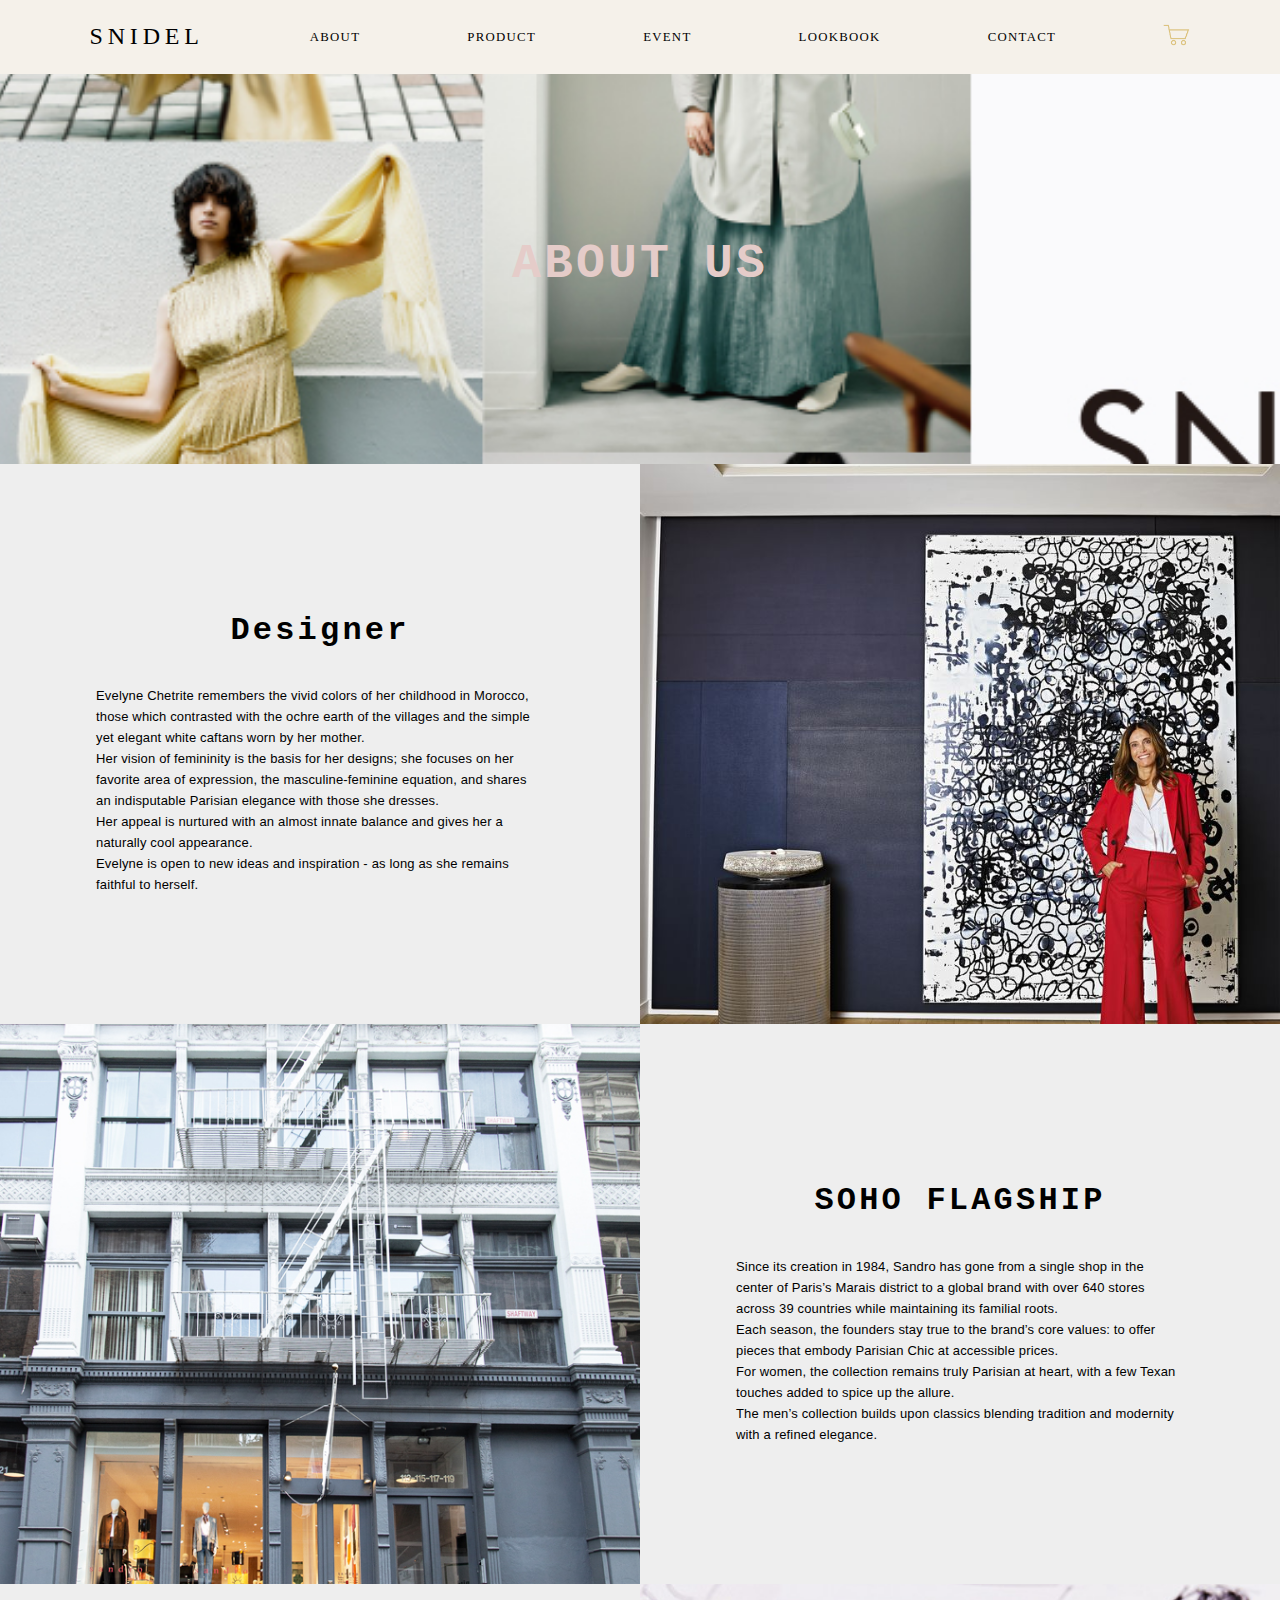
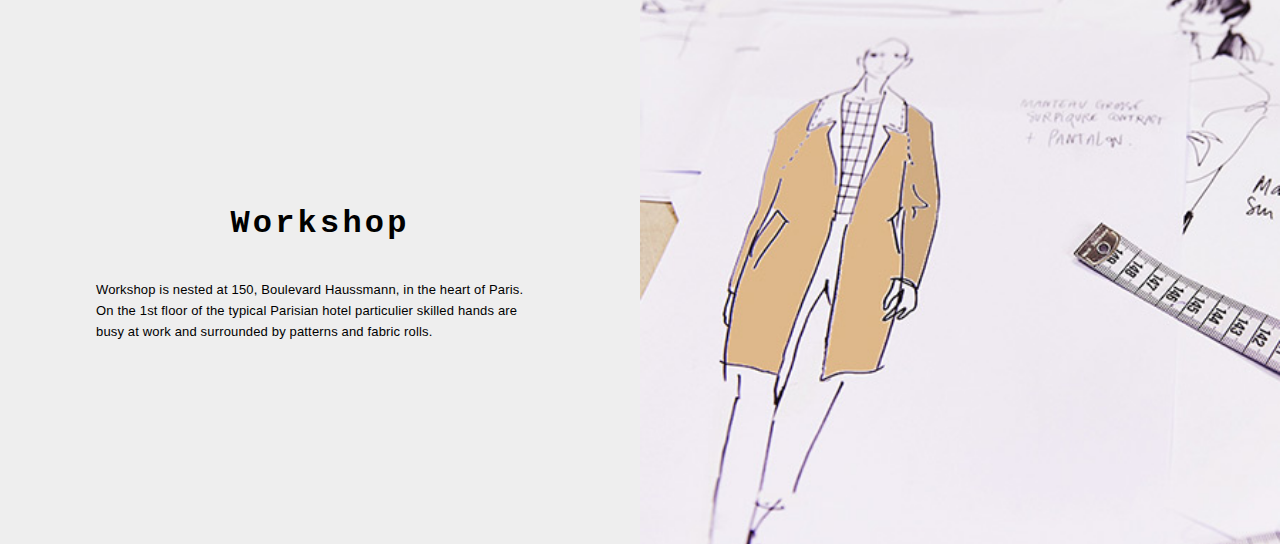
==== commit d19782e5: "correct mistake and organize code" ====
--- a/about.html
+++ b/about.html
@@ -27,18 +27,14 @@
 
 		         	<input type="checkbox" id="css-toggle" name="css-toggle-list">
 
-							<ul>
-									<li><a href="about.html">ABOUT</a></li>
-
-									<li><a href="product.html">PRODUCT</a></li>
-									<li><a href="event.html">EVENT</a></li>
-
-                  <li><a href="lookbook.html">LOOKBOOK</a></li>
-
-									<li><a href="contact.html">CONTACT</a></li>
-
-									<li><a href="cart.html"><span class="cart_icon"></span>&#8203;</a></li>
-						 </ul>
+              <ul>
+                  <li><a href="about.html">ABOUT</a></li>
+                  <li><a href="product.html">PRODUCT</a></li>
+                  <li><a href="event.html">EVENT</a></li>
+                  <li><a href="lookbook.html">LOOKBOOK</a></li>
+                    <li><a href="contact.html">CONTACT</a></li>
+                  <li><a href="cart.html"><span class="cart_icon"></span>&#8203;</a></li>
+             </ul>
 
 		         	<label for="css-toggle" id="css-toggle-list">&#8203;
 		         		<span class="container" onclick="myFunction(this)">
@@ -63,55 +59,37 @@
 			</div>
 		</section>
 
-		<!-- Our Story Section-->
+		<!-- designer-->
 		<section class="half-col-flexbox">
 
+      			<div class="grid-col-1of2 flex-box">
+      				<div class="block-content need-white-space">
+
+      					<h2>Designer</h2>
+
+      					<p>
+      						Evelyne Chetrite remembers the vivid colors of her childhood in Morocco, those which contrasted with the ochre earth of the villages and the simple yet elegant white caftans worn by her mother.
+      </p>
+      <p>
+
+                  Her vision of femininity is the basis for her designs; she focuses on her favorite area of expression, the masculine-feminine equation, and shares an indisputable Parisian elegance with those she dresses. </p>
+                  <p>
+                  Her appeal is nurtured with an almost innate balance and gives her a naturally cool appearance. </p>
+                  <p>Evelyne is open to new ideas and inspiration - as long as she remains faithful to herself.
+      					</p>
+
+
+      				</div>
+      			</div>
 			<div class="grid-col-1of2 flex-box">
-				<figure class="half-col-img">
+				<figure class=" half-col-img">
 						<img src="img/evelyne.jpg" alt="designer">
 				</figure>
 			</div>
 
-			<div class="grid-col-1of2 flex-box">
-				<div class="block-content need-white-space">
-
-					<h2>Designer</h2>
-
-					<p>
-						Evelyne Chetrite remembers the vivid colors of her childhood in Morocco, those which contrasted with the ochre earth of the villages and the simple yet elegant white caftans worn by her mother.
-</p>
-<p>
-
-            Her vision of femininity is the basis for her designs; she focuses on her favorite area of expression, the masculine-feminine equation, and shares an indisputable Parisian elegance with those she dresses. </p>
-            <p>
-            Her appeal is nurtured with an almost innate balance and gives her a naturally cool appearance. </p>
-            <p>Evelyne is open to new ideas and inspiration - as long as she remains faithful to herself.
-					</p>
-
-
-				</div>
-			</div>
 		</section>
 
-		<!-- Chef Section-->
-		<section class="half-col-flexbox">
-
-			<div class="grid-col-1of2 flex-box box-1">
-				<figure class="half-col-img">
-					<img src="pic/workshop.jpg" alt="workshop" >
-				</figure>
-			</div>
-
-			<div class="grid-col-1of2 flex-box box-2">
-
-				<div class="block-content need-white-space">
-					<h2>Workshop</h2>
-					<p>Workshop is nested at 150, Boulevard Haussmann, in the heart of Paris. On the 1st floor of the typical Parisian hotel particulier skilled hands are busy at work and surrounded by patterns and fabric rolls.</p>
-				</div>
-			</div>
-		</section>
-
-		<!-- Community Section-->
+		<!-- soho Section-->
 		<section class="half-col-flexbox">
 
 			<div class="grid-col-1of2 flex-box">
@@ -132,8 +110,23 @@
 			</div>
 		</section>
 
+    <!-- workshop-->
+    <section class="half-col-flexbox">
 
+      <div class="grid-col-1of2 flex-box box-1">
+        <figure class="half-col-img">
+          <img src="pic/workshop.jpg" alt="workshop" >
+        </figure>
+      </div>
+
+      <div class="grid-col-1of2 flex-box box-2">
+
+        <div class="block-content need-white-space">
+          <h2>Workshop</h2>
+          <p>Workshop is nested at 150, Boulevard Haussmann, in the heart of Paris. On the 1st floor of the typical Parisian hotel particulier skilled hands are busy at work and surrounded by patterns and fabric rolls.</p>
+        </div>
+      </div>
+    </section>
 
 	</body>
 </html>
->>>>>>> master
--- a/css/main.css
+++ b/css/main.css
@@ -161,7 +161,7 @@
   padding: 10px;
 }
 
-/* Style the images inside the grid */
+/* product detail view image */
 .column img {
   opacity: 0.8;
   cursor: pointer;
@@ -242,7 +242,7 @@
   float: left;
   text-align: left;
   padding: 0.5rem 0.5rem 0 0.5rem;
-  color: #fff;
+  color: black;
 }
 
 #social-media-icons img {
--- a/css/grids.css
+++ b/css/grids.css
@@ -170,7 +170,6 @@
 		padding-bottom: 1rem;
 	}
 
-	#copyright .footer-source .bar-hidden,
 	.cart-content .bar-hidden {
 		display: none;
 	}
@@ -245,17 +244,14 @@
 	}
 
 	.half-col-flexbox .grid-col-1of2 .half-col-img {
-		/*display: flex;
-    	justify-content: center;
-    	align-items: center;
-        display: block;*/
+	
         width: 100%;
         height: 50%;
         margin: 0;
 	}
 
 	.half-col-flexbox .half-col-img img {
-		width: 100%;
+			width: 100%;
 	    height: 50%;
 	    object-fit: cover;
 	    object-position: 50% 50%;
@@ -264,36 +260,6 @@
 	.grid-col-1of4 .listing-block {
 		margin-bottom: 2rem;
 	}
-	/*menu page*/
-	.half-col-section {
-		padding: 2rem 1.5rem;
-	}
-
-	.half-col-section figure {
-		padding: 0;
-	}
-	.half-col-section [id^='content'] .grid-col-1of2 {
-		margin: 0;
-	}
-
-	.half-col-section [id^='content'] .dish-title {
-		width: 80%;
-	}
-
-	.half-col-section [id^='content'] .price {
-		text-align: left;
-		padding-top: 0;
-		width: 20%;
-		padding-left: 1.5rem;
-	}
-
-	.half-col-section [id^='content'] .left {
-		border-right: none;
-		padding-right: 0;
-	}
-
-	.half-col-section [id^='content'] .right {
-		padding-left: 0;
-	}
-
-}
+
+
+}
--- a/css/nav.css
+++ b/css/nav.css
@@ -74,13 +74,14 @@
 nav a:hover {
 color:#c6aa9d;
 background-color: #f5f1ea;
+
 }
 
 nav li {
 	position: relative;
 	line-height: 3rem;
 	color: black;
-	/*text-align: center;*/
+
 	display: inline-block;
 
 	transition: all 0.5s ease;
@@ -108,23 +109,7 @@
     margin-top: 0.5rem;
 }
 
-label .bar1, label .bar2, label .bar3 {
-
-    display: block;
-    width: 2rem;
-    height: 0.8rem;
-    margin: 0 0 0 0.8rem;
-    border-top: 0.1rem solid black;
-
-    -webkit-transition: all 0.5s ease;
-  	transition: all 0.5s ease;
-
-/*    width: 1.8rem;
-    height: 1px;
-    background-color: #fff;
-    margin: 0.6rem 0;
-    transition: 0.4s;*/
-}
+
 
 /* Rotate first bar */
 .change .bar1 {
@@ -170,14 +155,22 @@
 }
 
 @media only screen and (max-width: 69rem) {
-
+  label .bar1, label .bar2, label .bar3 {
+
+      display: block;
+
+      width: 2rem;
+      height: 0.8rem;
+      margin: 0 0 0 0.8rem;
+      border-top: 0.1rem solid #c6aa9d;
+      -webkit-transition: all 0.5s ease;
+    	transition: all 0.5s ease;
+
+  }
 	.cart_icon {
 		width: 2rem;
 	}
 
-	.resv_icon {
-		width: 1.5rem;
-	}
 
 	nav ul {
 		transition: all 1s ease;
@@ -232,19 +225,20 @@
 }
 
 @media only screen and (max-width: 69rem) and (max-height: 40rem) {
-
+  label .bar1, label .bar2, label .bar3 {
+
+      display: block;
+
+      width: 2rem;
+      height: 0.8rem;
+      margin: 0 0 0 0.8rem;
+      border-top: 0.1rem solid #c6aa9d;
+
+      -webkit-transition: all 0.5s ease;
+    	transition: all 0.5s ease;
+
+  }
 	nav li {
 		padding: 1em 0;
   	}
 }
-
-@media only screen and (max-width: 40rem){
-
-
-}
-
-/*@media only screen and (max-width: 40rem) and (max-height: 40rem) {
-	 nav li {
-  		padding:  1rem 0;
-  	}
-}*/
--- a/css/pages.css
+++ b/css/pages.css
@@ -50,14 +50,10 @@
 	background-color: ;
 }
 
-/*listing page styling*/
-<<<<<<< HEAD
+/*product page styling*/
+
 .title-section-product {
 	background-image: url('../pic/bk-p.jpg');
-=======
-.title-section-listing {
-	background-image: url('../img/bk.jpg');
->>>>>>> master
 	background-position: center center;
 	background-attachment: fixed;
 	background-repeat: no-repeat;
@@ -66,6 +62,18 @@
 	height: 25rem;
 	display: flex;
     align-items: center;
+}
+.title-section-listing {
+	background-image: url('../img/bk.jpg');
+
+	background-position: center center;
+	background-attachment: fixed;
+	background-repeat: no-repeat;
+	background-size: cover;
+	width: 100%;
+	height: 25rem;
+	display: flex;
+    align-items: center;
 /*    citation: http://sixrevisions.com/css/responsive-background-image/;*/
 }
 
@@ -75,16 +83,8 @@
 
 .product-listing {
 	background-color: #ccc;
-<<<<<<< HEAD
-height: 25rem;
+	height: 25rem;
   overflow: hidden;
-}
-
-
-
-=======
-	height: 25rem;
-    overflow: hidden;
 }
 
 .product-listing img {
@@ -94,7 +94,7 @@
     object-position: 50% 50%;
 }
 
->>>>>>> master
+
 .product-listing::after {
 	content: "";
 	display: block;
@@ -102,6 +102,10 @@
 }
 
 
+/* event image effect */
+.events-listing{
+	  box-shadow: 0 4px 8px 0 rgba(0, 0, 0, 0.2), 0 6px 20px 0 rgba(0, 0, 0, 0.19);
+}
 
 /*citation:https://miketricking.github.io/dist/*/
 
@@ -114,23 +118,11 @@
 }
 
 
-/* Review Form Styling */
+/* contact -feedback */
 .review-form .grid-col-1of2 {
 	text-align: left;
 }
 
-#review-container {
-	height: 35rem;
-	overflow: scroll;
-}
-
-.review-form label {
-	text-align: left;
-}
-
-.review-form .button-center {
-	display: block;
-}
 
 .button-center {
 	text-align: center;
@@ -174,15 +166,11 @@
 	border: 0.1rem solid #c6aa9d;
 }
 
-<<<<<<< HEAD
+
 label:not(#css-toggle-product):not(.quan_label):not(#toggle-product) {
-=======
-label:not(#css-toggle-list):not(.quan_label):not(#toggle-list) {
->>>>>>> master
 	padding-top: 1rem;
 	font-family: 'BrandonTextMedium', Verdana, sans-serif;
 	display: block;
-	color:black;
 }
 
 
@@ -207,11 +195,9 @@
 }
 
 ::-webkit-input-placeholder { /* Chrome/Opera/Safari */
-<<<<<<< HEAD
+
   color: #c6aa9d;
-=======
-  color: rgb(112,128,144);
->>>>>>> master
+
 }
 ::-moz-placeholder { /* Firefox 19+ */
   color: #c6aa9d;
@@ -321,7 +307,7 @@
 
 /*About*/
 .title-section-about {
-	background-image: url('../pic/about.png');
+	background-image: url('../pic/about-1.jpg');
 	background-position: top center;
 	background-attachment: fixed;
 	background-repeat: no-repeat;
@@ -433,10 +419,7 @@
 		background-position: top center;
 	}
 
-	section.title-section-contact {
-		background: url(../img/store.jpg);
-		background-position: top center;
-	}
+
 }
 
 
